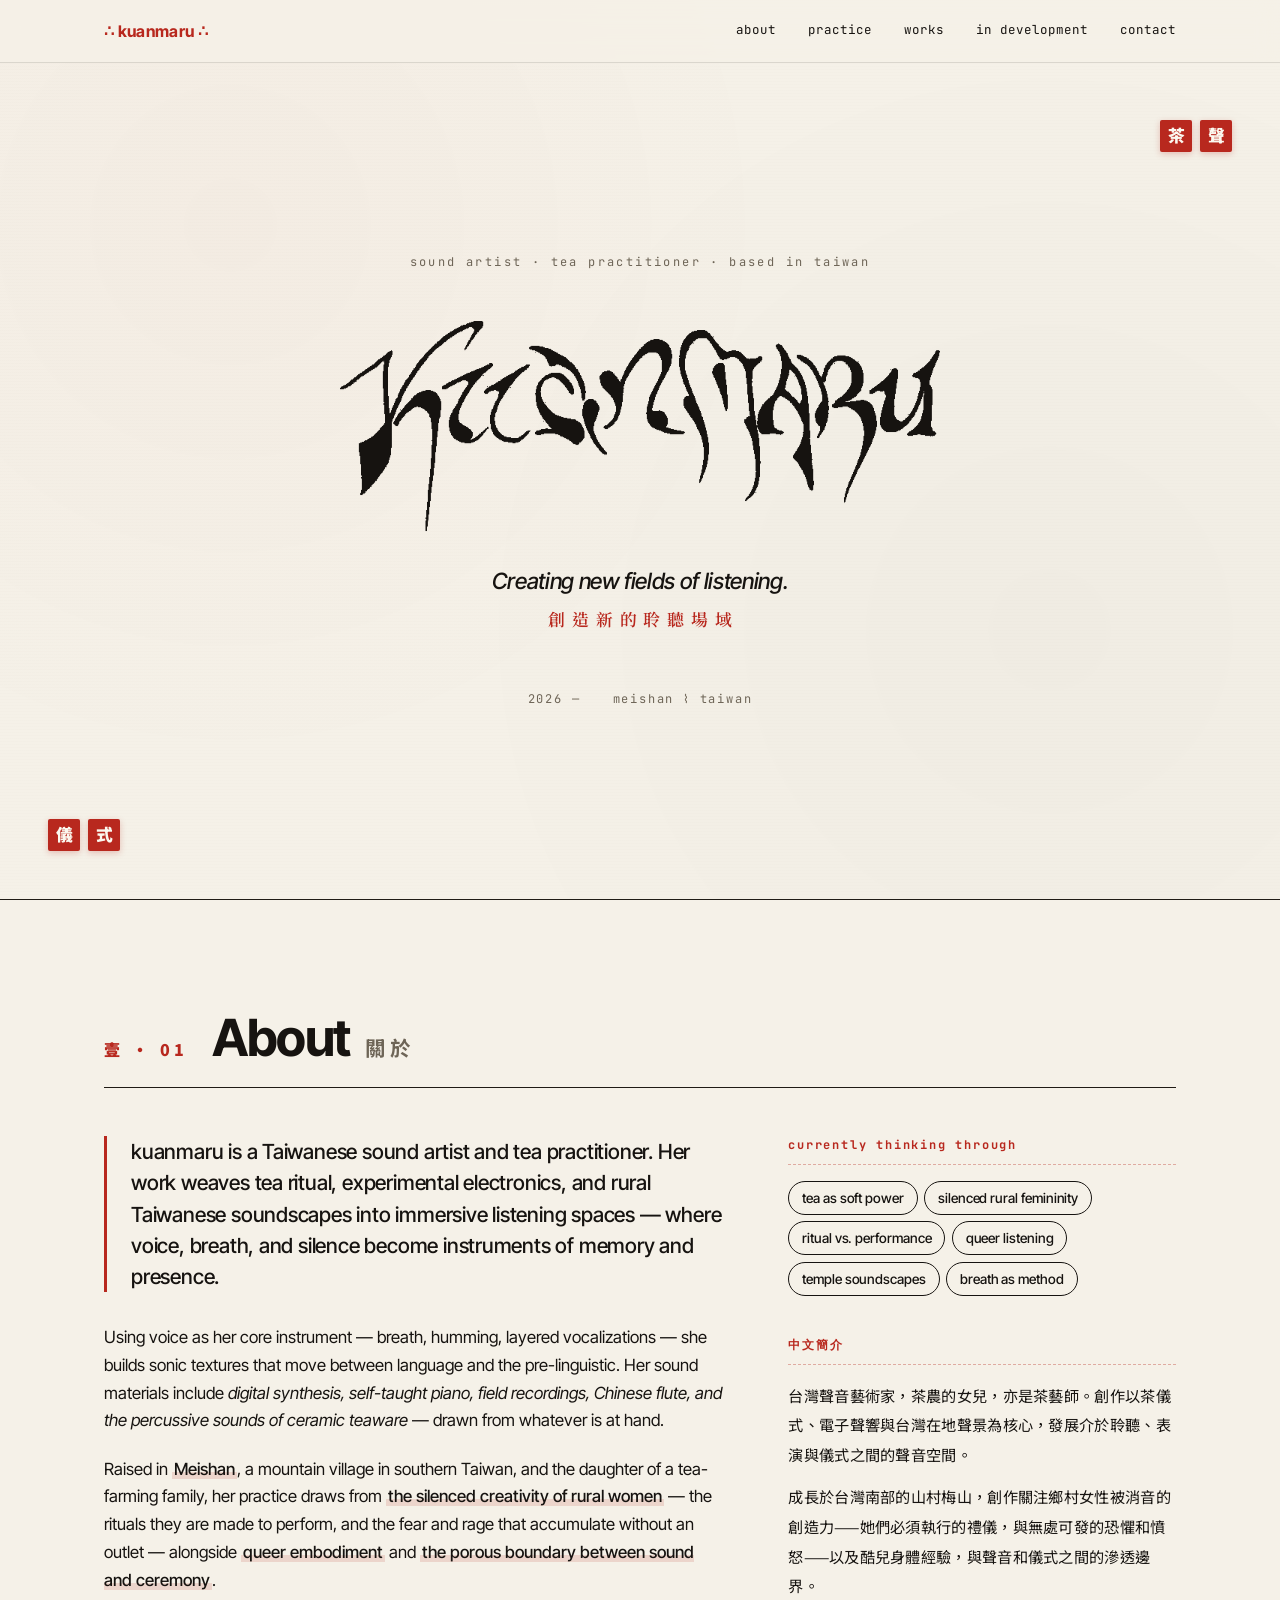
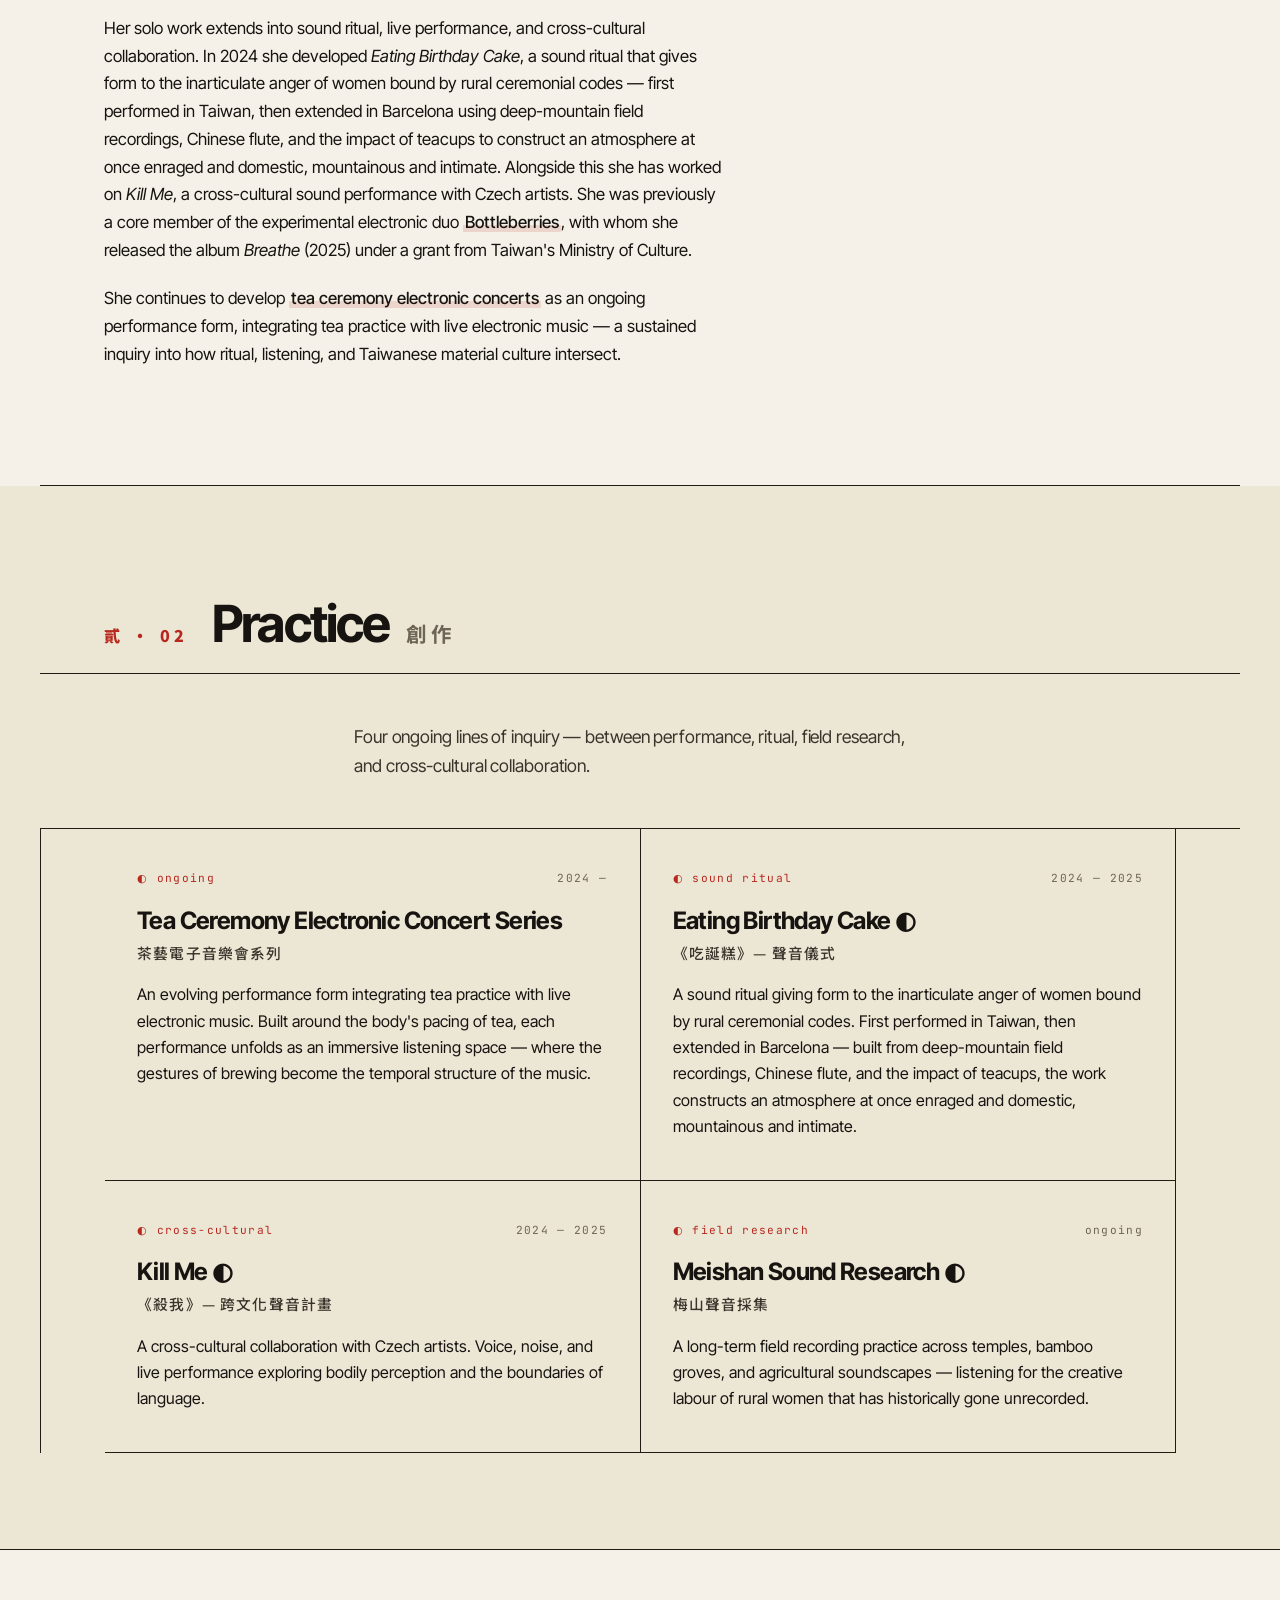
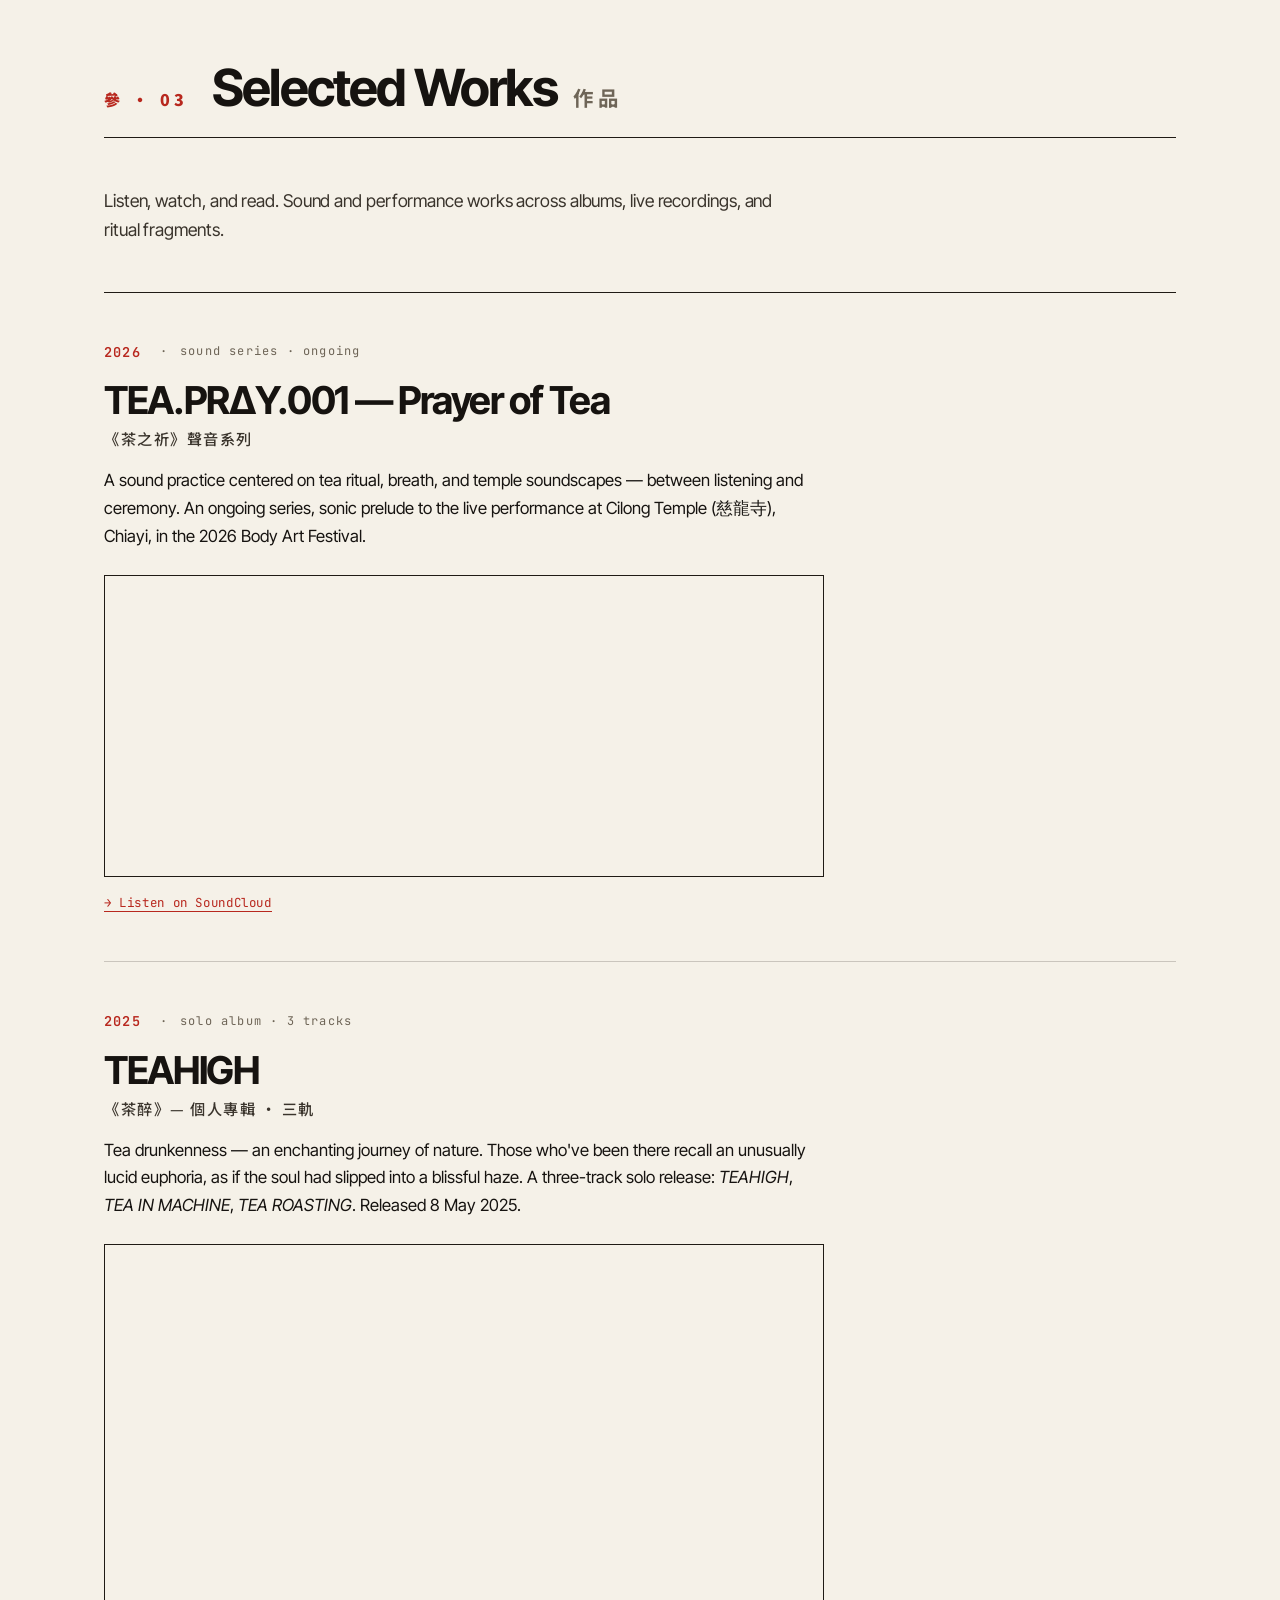
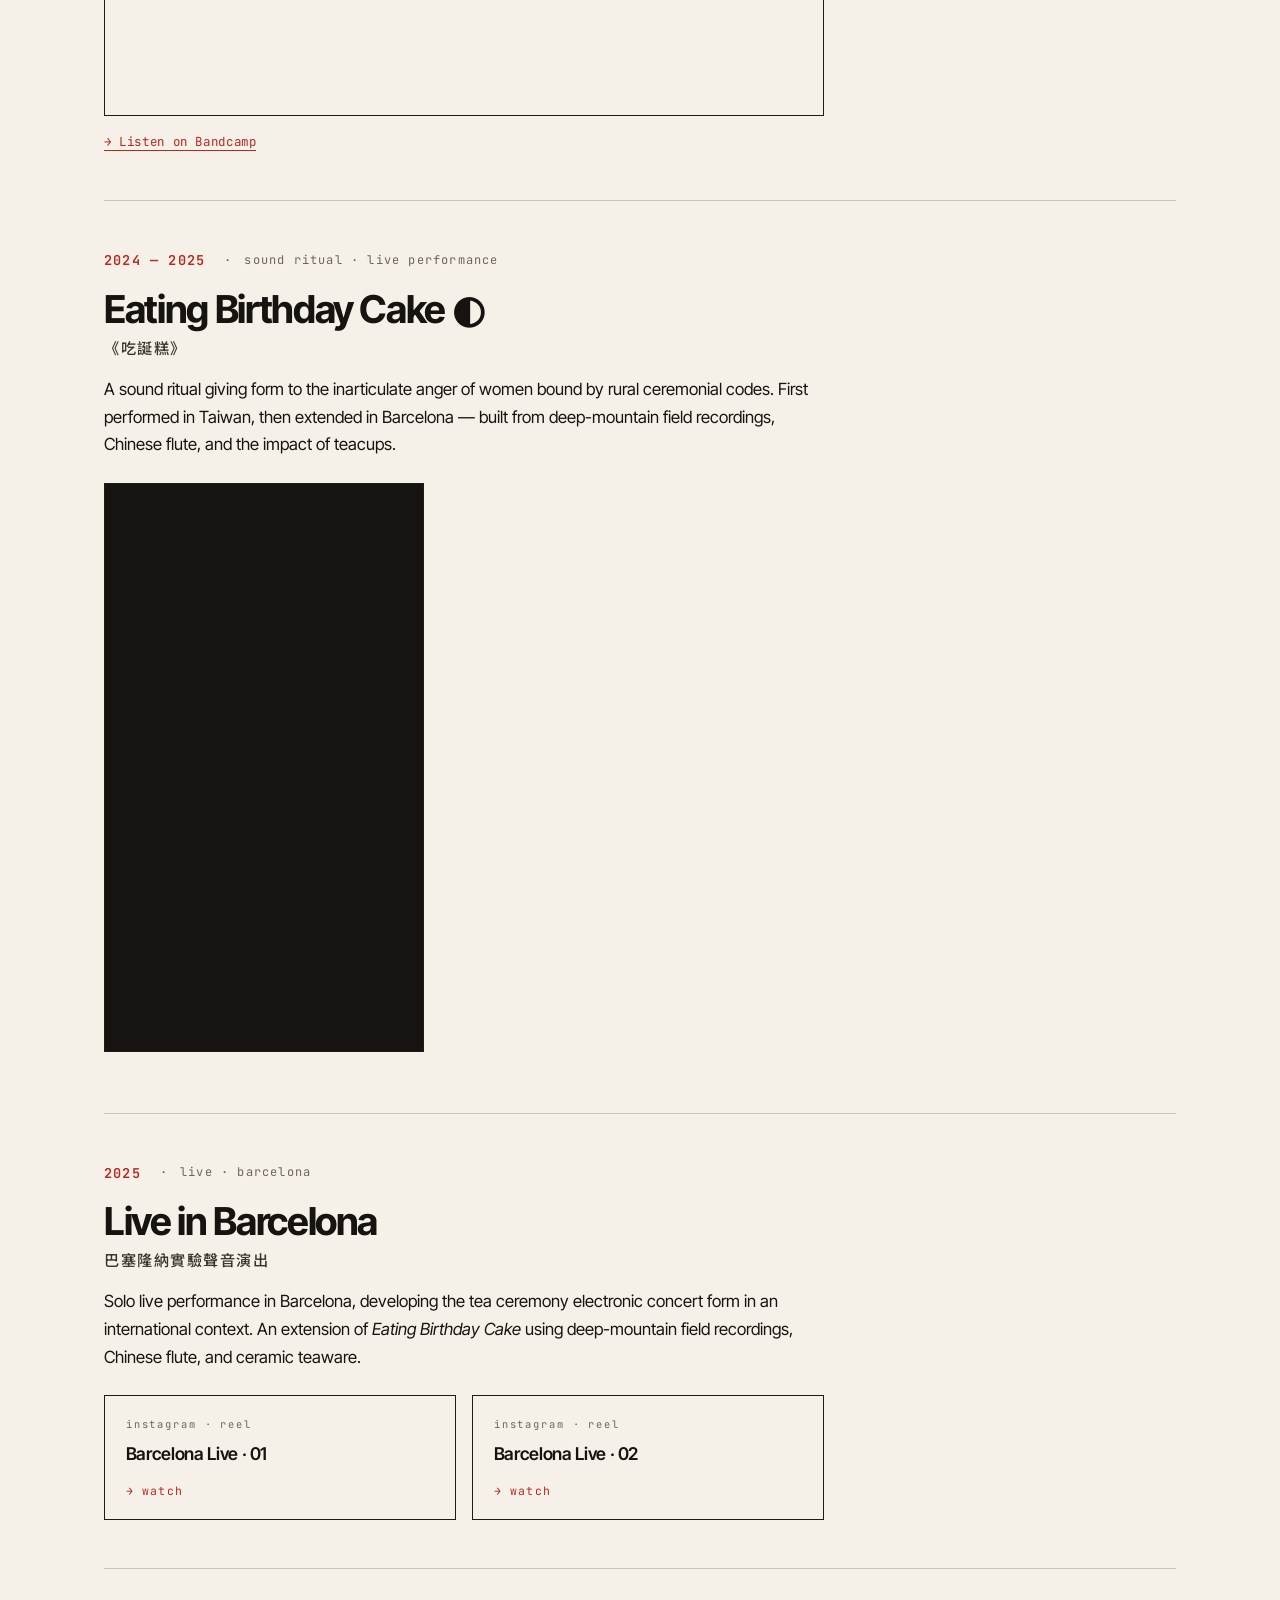
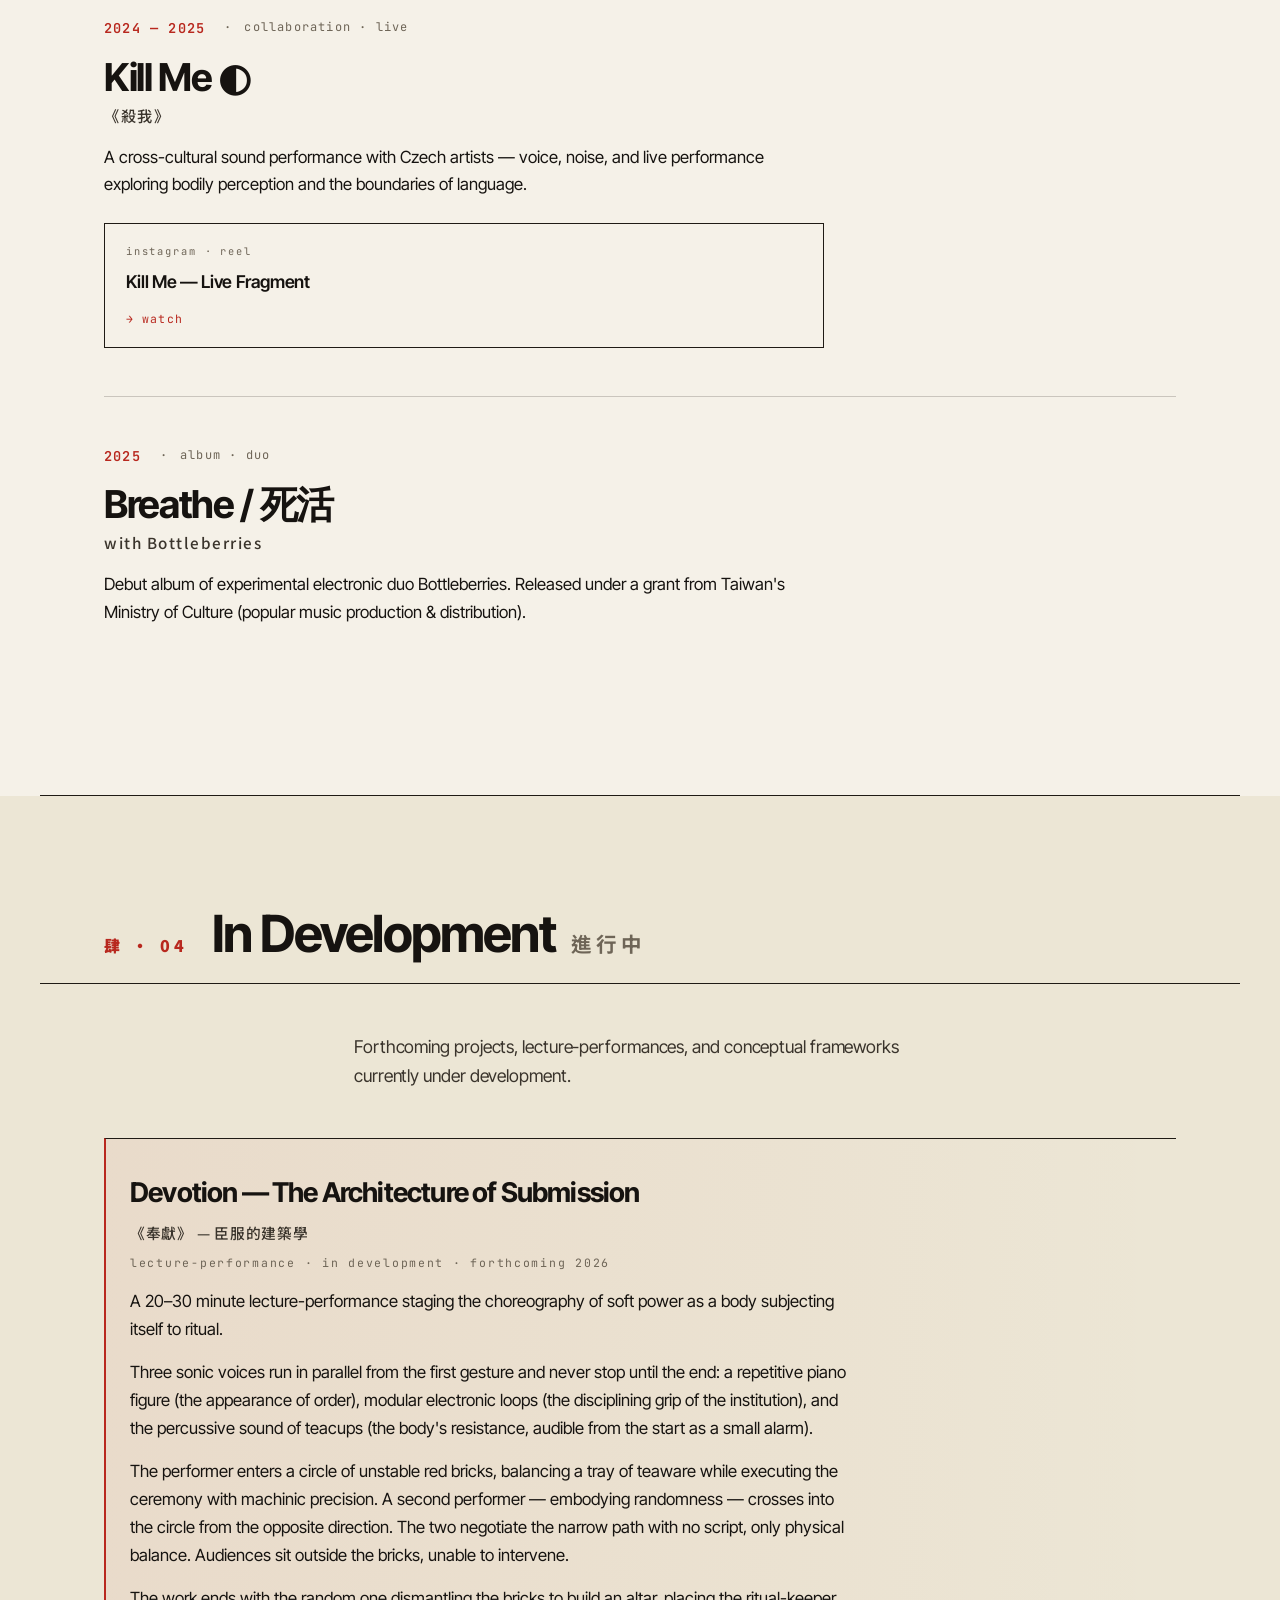
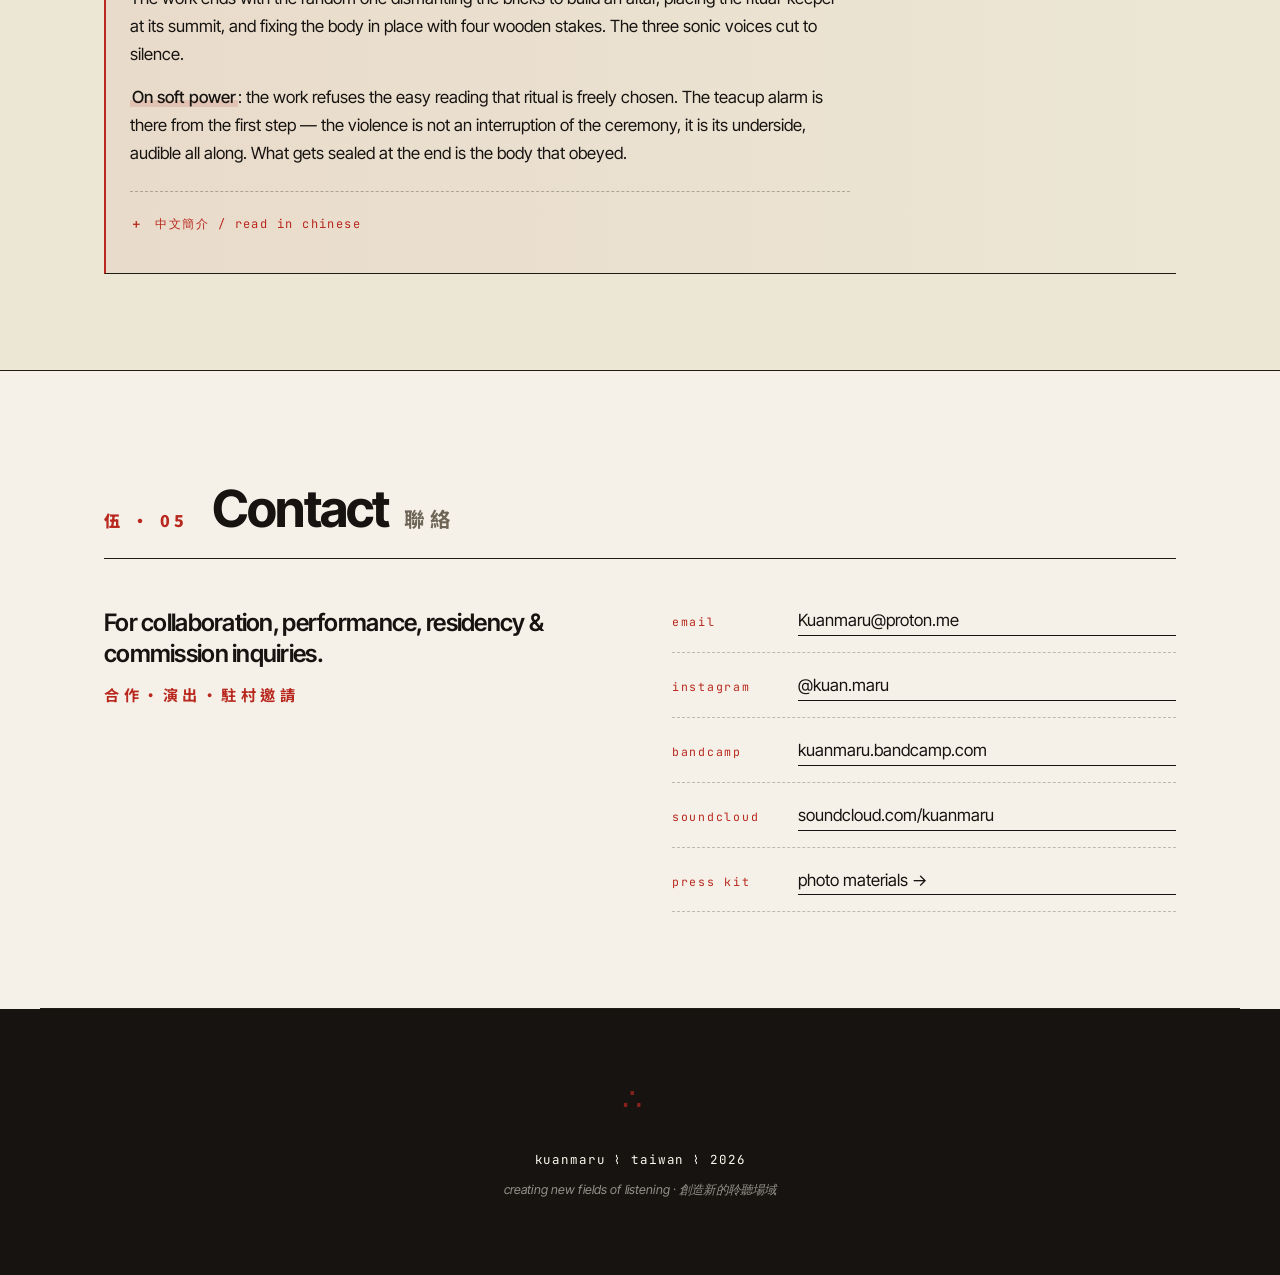
==== index.html @ c9602f22 "Add files via upload" ====
<!DOCTYPE html>
<html lang="en">
<head>
  <meta charset="UTF-8" />
  <meta name="viewport" content="width=device-width, initial-scale=1.0" />
  <title>kuanmaru — sound artist · tea practitioner</title>
  <meta name="description" content="kuanmaru is a Taiwanese sound artist, daughter of a tea-farming family. Her work weaves tea ritual, experimental electronics, and rural Taiwanese soundscapes into immersive listening spaces." />

  <link rel="preconnect" href="https://fonts.googleapis.com">
  <link rel="preconnect" href="https://fonts.gstatic.com" crossorigin>
  <link href="https://fonts.googleapis.com/css2?family=Inter+Tight:ital,wght@0,300;0,400;0,500;0,600;0,700;0,800;1,400;1,500&family=JetBrains+Mono:wght@300;400;500&family=Noto+Sans+TC:wght@400;500;700;900&family=Noto+Serif+TC:wght@400;600;700&display=swap" rel="stylesheet">

  <link rel="stylesheet" href="style.css" />
</head>
<body>

  <!-- ============== NAV ============== -->
  <nav class="nav">
    <div class="nav-inner">
      <a href="#top" class="nav-mark">∴ kuanmaru ∴</a>
      <ul class="nav-links">
        <li><a href="#about">about</a></li>
        <li><a href="#practice">practice</a></li>
        <li><a href="#works">works</a></li>
        <li><a href="#writing">in development</a></li>
        <li><a href="#contact">contact</a></li>
      </ul>
    </div>
  </nav>

  <!-- ============== HERO ============== -->
  <header id="top" class="hero">
    <div class="hero-seal-top">
      <span class="seal-zh">茶</span>
      <span class="seal-zh">聲</span>
    </div>

    <div class="hero-inner">
      <p class="hero-eyebrow">sound artist · tea practitioner · based in taiwan</p>
      <h1 class="hero-title">
        <img src="kuanmaru-logo.png" alt="kuanmaru" class="hero-logo" />
        <span class="visually-hidden">kuanmaru</span>
      </h1>
      <p class="hero-tagline"><em>Creating new fields of listening.</em></p>
      <p class="hero-tagline-zh">創造新的聆聽場域</p>
      <div class="hero-meta">
        <span>2026 —</span>
        <span>Meishan ⌇ Taiwan</span>
      </div>
    </div>

    <div class="hero-seal-bot">
      <span class="seal-zh">儀</span>
      <span class="seal-zh">式</span>
    </div>
  </header>

  <!-- ============== ABOUT ============== -->
  <section id="about" class="section">
    <div class="section-head">
      <span class="section-num">壹 · 01</span>
      <h2>About <span class="h2-zh">關於</span></h2>
    </div>

    <div class="about-grid">
      <div class="about-col">
        <p class="lead">
          kuanmaru is a Taiwanese sound artist and tea practitioner. Her work weaves tea ritual, experimental electronics, and rural Taiwanese soundscapes into immersive listening spaces — where voice, breath, and silence become instruments of memory and presence.
        </p>
        <p>
          Using voice as her core instrument — breath, humming, layered vocalizations — she builds sonic textures that move between language and the pre-linguistic. Her sound materials include <em>digital synthesis, self-taught piano, field recordings, Chinese flute, and the percussive sounds of ceramic teaware</em> — drawn from whatever is at hand.
        </p>
        <p>
          Raised in <strong>Meishan</strong>, a mountain village in southern Taiwan, and the daughter of a tea-farming family, her practice draws from <strong>the silenced creativity of rural women</strong> — the rituals they are made to perform, and the fear and rage that accumulate without an outlet — alongside <strong>queer embodiment</strong> and <strong>the porous boundary between sound and ceremony</strong>.
        </p>
        <p>
          Her solo work extends into sound ritual, live performance, and cross-cultural collaboration. In 2024 she developed <em>Eating Birthday Cake</em>, a sound ritual that gives form to the inarticulate anger of women bound by rural ceremonial codes — first performed in Taiwan, then extended in Barcelona using deep-mountain field recordings, Chinese flute, and the impact of teacups to construct an atmosphere at once enraged and domestic, mountainous and intimate. Alongside this she has worked on <em>Kill Me</em>, a cross-cultural sound performance with Czech artists. She was previously a core member of the experimental electronic duo <strong>Bottleberries</strong>, with whom she released the album <em>Breathe</em> (2025) under a grant from Taiwan's Ministry of Culture.
        </p>
        <p>
          She continues to develop <strong>tea ceremony electronic concerts</strong> as an ongoing performance form, integrating tea practice with live electronic music — a sustained inquiry into how ritual, listening, and Taiwanese material culture intersect.
        </p>
      </div>

      <aside class="about-side">
        <div class="side-block">
          <h4>currently thinking through</h4>
          <ul class="tag-list">
            <li>tea as soft power</li>
            <li>silenced rural femininity</li>
            <li>ritual vs. performance</li>
            <li>queer listening</li>
            <li>temple soundscapes</li>
            <li>breath as method</li>
          </ul>
        </div>

        <div class="side-block">
          <h4>中文簡介</h4>
          <p class="zh-text">
            台灣聲音藝術家，茶農的女兒，亦是茶藝師。創作以茶儀式、電子聲響與台灣在地聲景為核心，發展介於聆聽、表演與儀式之間的聲音空間。
          </p>
          <p class="zh-text">
            成長於台灣南部的山村梅山，創作關注鄉村女性被消音的創造力——她們必須執行的禮儀，與無處可發的恐懼和憤怒——以及酷兒身體經驗，與聲音和儀式之間的滲透邊界。
          </p>
        </div>
      </aside>
    </div>
  </section>

  <!-- ============== PRACTICE ============== -->
  <section id="practice" class="section section-alt">
    <div class="section-head">
      <span class="section-num">貳 · 02</span>
      <h2>Practice <span class="h2-zh">創作</span></h2>
    </div>

    <p class="section-intro">
      Four ongoing lines of inquiry — between performance, ritual, field research, and cross-cultural collaboration.
    </p>

    <div class="practice-grid">

      <article class="practice-item">
        <div class="practice-meta">
          <span class="practice-tag">ongoing</span>
          <span class="practice-year">2024 —</span>
        </div>
        <h3>Tea Ceremony Electronic Concert Series</h3>
        <p class="practice-zh">茶藝電子音樂會系列</p>
        <p>
          An evolving performance form integrating tea practice with live electronic music. Built around the body's pacing of tea, each performance unfolds as an immersive listening space — where the gestures of brewing become the temporal structure of the music.
        </p>
      </article>

      <article class="practice-item">
        <div class="practice-meta">
          <span class="practice-tag">sound ritual</span>
          <span class="practice-year">2024 — 2025</span>
        </div>
        <h3>Eating Birthday Cake ◐</h3>
        <p class="practice-zh">《吃誕糕》— 聲音儀式</p>
        <p>
          A sound ritual giving form to the inarticulate anger of women bound by rural ceremonial codes. First performed in Taiwan, then extended in Barcelona — built from deep-mountain field recordings, Chinese flute, and the impact of teacups, the work constructs an atmosphere at once enraged and domestic, mountainous and intimate.
        </p>
      </article>

      <article class="practice-item">
        <div class="practice-meta">
          <span class="practice-tag">cross-cultural</span>
          <span class="practice-year">2024 — 2025</span>
        </div>
        <h3>Kill Me ◐</h3>
        <p class="practice-zh">《殺我》— 跨文化聲音計畫</p>
        <p>
          A cross-cultural collaboration with Czech artists. Voice, noise, and live performance exploring bodily perception and the boundaries of language.
        </p>
      </article>

      <article class="practice-item">
        <div class="practice-meta">
          <span class="practice-tag">field research</span>
          <span class="practice-year">ongoing</span>
        </div>
        <h3>Meishan Sound Research ◐</h3>
        <p class="practice-zh">梅山聲音採集</p>
        <p>
          A long-term field recording practice across temples, bamboo groves, and agricultural soundscapes — listening for the creative labour of rural women that has historically gone unrecorded.
        </p>
      </article>

    </div>
  </section>

  <!-- ============== WORKS ============== -->
  <section id="works" class="section">
    <div class="section-head">
      <span class="section-num">參 · 03</span>
      <h2>Selected Works <span class="h2-zh">作品</span></h2>
    </div>

    <p class="section-intro">
      Listen, watch, and read. Sound and performance works across albums, live recordings, and ritual fragments.
    </p>

    <!-- ▸ TEA.PRΔY.001 -->
    <article class="work-block">
      <div class="work-head">
        <span class="work-year">2026</span>
        <span class="work-format">sound series · ongoing</span>
      </div>
      <h3>TEA.PRΔY.001 — Prayer of Tea</h3>
      <p class="work-zh">《茶之祈》聲音系列</p>
      <p class="work-desc">
        A sound practice centered on tea ritual, breath, and temple soundscapes — between listening and ceremony. An ongoing series, sonic prelude to the live performance at Cilong Temple (慈龍寺), Chiayi, in the 2026 Body Art Festival.
      </p>
      <div class="embed-wrap embed-soundcloud">
        <iframe
          width="100%"
          height="300"
          scrolling="no"
          frameborder="no"
          allow="autoplay"
          src="https://w.soundcloud.com/player/?url=https%3A//api.soundcloud.com/playlists/2103832866&color=%238b1e1e&auto_play=false&hide_related=true&show_comments=false&show_user=true&show_reposts=false&show_teaser=false&visual=false">
        </iframe>
      </div>
      <p class="work-links">
        <a href="https://on.soundcloud.com/Sw1XCf4wRFnGkeD3mS" target="_blank" rel="noopener">→ Listen on SoundCloud</a>
      </p>
    </article>

    <!-- ▸ teahigh -->
    <article class="work-block">
      <div class="work-head">
        <span class="work-year">2025</span>
        <span class="work-format">solo album · 3 tracks</span>
      </div>
      <h3>TEAHIGH</h3>
      <p class="work-zh">《茶醉》— 個人專輯 · 三軌</p>
      <p class="work-desc">
        Tea drunkenness — an enchanting journey of nature. Those who've been there recall an unusually lucid euphoria, as if the soul had slipped into a blissful haze. A three-track solo release: <em>TEAHIGH</em>, <em>TEA IN MACHINE</em>, <em>TEA ROASTING</em>. Released 8 May 2025.
      </p>
      <div class="embed-wrap embed-bandcamp">
        <iframe
          style="border: 0; width: 100%; height: 470px;"
          src="https://bandcamp.com/EmbeddedPlayer/album=239590527/size=large/bgcol=f5f1e8/linkcol=b8281e/transparent=true/"
          seamless>
          <a href="https://kuanmaru.bandcamp.com/album/teahigh">TEAHIGH by 官KUAN</a>
        </iframe>
      </div>
      <p class="work-links">
        <a href="https://kuanmaru.bandcamp.com/album/teahigh" target="_blank" rel="noopener">→ Listen on Bandcamp</a>
      </p>
    </article>

    <!-- ▸ Eating Birthday Cake -->
    <article class="work-block">
      <div class="work-head">
        <span class="work-year">2024 — 2025</span>
        <span class="work-format">sound ritual · live performance</span>
      </div>
      <h3>Eating Birthday Cake ◐</h3>
      <p class="work-zh">《吃誕糕》</p>
      <p class="work-desc">
        A sound ritual giving form to the inarticulate anger of women bound by rural ceremonial codes. First performed in Taiwan, then extended in Barcelona — built from deep-mountain field recordings, Chinese flute, and the impact of teacups.
      </p>
      <div class="embed-wrap embed-youtube-short">
        <iframe
          src="https://www.youtube.com/embed/m_wOtIDX-e0"
          title="Eating Birthday Cake ◐ 吃誕糕"
          frameborder="0"
          allow="accelerometer; autoplay; clipboard-write; encrypted-media; gyroscope; picture-in-picture; web-share"
          allowfullscreen>
        </iframe>
      </div>
    </article>

    <!-- ▸ Live in Barcelona -->
    <article class="work-block">
      <div class="work-head">
        <span class="work-year">2025</span>
        <span class="work-format">live · Barcelona</span>
      </div>
      <h3>Live in Barcelona</h3>
      <p class="work-zh">巴塞隆納實驗聲音演出</p>
      <p class="work-desc">
        Solo live performance in Barcelona, developing the tea ceremony electronic concert form in an international context. An extension of <em>Eating Birthday Cake</em> using deep-mountain field recordings, Chinese flute, and ceramic teaware.
      </p>
      <div class="external-cards">
        <a class="ext-card" href="https://www.instagram.com/reel/DSW1URzCS56/" target="_blank" rel="noopener">
          <span class="ext-card-tag">Instagram · Reel</span>
          <span class="ext-card-title">Barcelona Live · 01</span>
          <span class="ext-card-cta">→ watch</span>
        </a>
        <a class="ext-card" href="https://www.instagram.com/reel/DSW3JyYCal2/" target="_blank" rel="noopener">
          <span class="ext-card-tag">Instagram · Reel</span>
          <span class="ext-card-title">Barcelona Live · 02</span>
          <span class="ext-card-cta">→ watch</span>
        </a>
      </div>
    </article>

    <!-- ▸ Kill Me -->
    <article class="work-block">
      <div class="work-head">
        <span class="work-year">2024 — 2025</span>
        <span class="work-format">collaboration · live</span>
      </div>
      <h3>Kill Me ◐</h3>
      <p class="work-zh">《殺我》</p>
      <p class="work-desc">
        A cross-cultural sound performance with Czech artists — voice, noise, and live performance exploring bodily perception and the boundaries of language.
      </p>
      <div class="external-cards">
        <a class="ext-card" href="https://www.instagram.com/reel/DLlfFCxBcHp/" target="_blank" rel="noopener">
          <span class="ext-card-tag">Instagram · Reel</span>
          <span class="ext-card-title">Kill Me — Live Fragment</span>
          <span class="ext-card-cta">→ watch</span>
        </a>
      </div>
    </article>

    <!-- ▸ Breathe (Bottleberries) -->
    <article class="work-block">
      <div class="work-head">
        <span class="work-year">2025</span>
        <span class="work-format">album · duo</span>
      </div>
      <h3>Breathe / 死活</h3>
      <p class="work-zh">with Bottleberries</p>
      <p class="work-desc">
        Debut album of experimental electronic duo Bottleberries. Released under a grant from Taiwan's Ministry of Culture (popular music production & distribution).
      </p>
    </article>

  </section>

  <!-- ============== WRITING / CONCEPTS ============== -->
  <section id="writing" class="section section-alt">
    <div class="section-head">
      <span class="section-num">肆 · 04</span>
      <h2>In Development <span class="h2-zh">進行中</span></h2>
    </div>

    <p class="section-intro">
      Forthcoming projects, lecture-performances, and conceptual frameworks currently under development.
    </p>

    <div class="writing-list">

      <article class="writing-item placeholder">
        <h3>Devotion — The Architecture of Submission</h3>
        <p class="writing-zh">《奉獻》 — 臣服的建築學</p>
        <p class="writing-meta">lecture-performance · in development · forthcoming 2026</p>
        <p class="writing-body">
          A 20–30 minute lecture-performance staging the choreography of soft power as a body subjecting itself to ritual.
        </p>
        <p class="writing-body">
          Three sonic voices run in parallel from the first gesture and never stop until the end: a repetitive piano figure (the appearance of order), modular electronic loops (the disciplining grip of the institution), and the percussive sound of teacups (the body's resistance, audible from the start as a small alarm).
        </p>
        <p class="writing-body">
          The performer enters a circle of unstable red bricks, balancing a tray of teaware while executing the ceremony with machinic precision. A second performer — embodying randomness — crosses into the circle from the opposite direction. The two negotiate the narrow path with no script, only physical balance. Audiences sit outside the bricks, unable to intervene.
        </p>
        <p class="writing-body">
          The work ends with the random one dismantling the bricks to build an altar, placing the ritual-keeper at its summit, and fixing the body in place with four wooden stakes. The three sonic voices cut to silence.
        </p>
        <p class="writing-body">
          <strong>On soft power</strong>: the work refuses the easy reading that ritual is freely chosen. The teacup alarm is there from the first step — the violence is not an interruption of the ceremony, it is its underside, audible all along. What gets sealed at the end is the body that obeyed.
        </p>
        <details class="writing-zh-detail">
          <summary>中文簡介 / Read in Chinese</summary>
          <p>一場 20–30 分鐘的展演式講座，把軟權力的編舞，演成一具自願走進儀式的身體。</p>
          <p>三個聲部從第一個動作起就同時運作，直到最後一刻才停止：重複的琴聲（秩序的外表）、模組合成器的迴圈（體制的規訓）、與貫穿全場的茶杯敲擊聲（身體的抵抗，從一開始就以細微的警報聲存在）。</p>
          <p>表演者步入由不穩紅磚鋪成的圓圈，端著茶盤以機械般的精準完成儀式。第二位表演者——象徵隨機——從反方向跨入。兩人在狹窄的紅磚上以肉身協商空間，沒有腳本。觀眾被限制於圈外，目睹卻無法介入。</p>
          <p>作品終止於：隨機者拆下紅磚、堆成祭壇，將守儀式者置於頂端，並以四根木棍將其封印於原位。三個聲部同時戛然而止。</p>
          <p><strong>關於軟權力</strong>：作品拒絕「儀式是自由選擇」這個輕鬆的讀法。茶杯的警報從第一步就在——暴力不是儀式的中斷，而是它的底面，自始就在響著。最終被封印的，正是那具一直在服從的身體。</p>
        </details>
      </article>

    </div>
  </section>

  <!-- ============== CONTACT ============== -->
  <section id="contact" class="section contact">
    <div class="section-head">
      <span class="section-num">伍 · 05</span>
      <h2>Contact <span class="h2-zh">聯絡</span></h2>
    </div>

    <div class="contact-grid">
      <div>
        <p class="contact-lead">For collaboration, performance, residency &amp; commission inquiries.</p>
        <p class="contact-lead-zh">合作・演出・駐村邀請</p>
      </div>

      <ul class="contact-list">
        <li>
          <span class="contact-label">email</span>
          <a href="mailto:Kuanmaru@proton.me">Kuanmaru@proton.me</a>
        </li>
        <li>
          <span class="contact-label">instagram</span>
          <a href="https://instagram.com/kuan.maru" target="_blank" rel="noopener">@kuan.maru</a>
        </li>
        <li>
          <span class="contact-label">bandcamp</span>
          <a href="https://kuanmaru.bandcamp.com" target="_blank" rel="noopener">kuanmaru.bandcamp.com</a>
        </li>
        <li>
          <span class="contact-label">soundcloud</span>
          <a href="https://soundcloud.com/kuanmaru" target="_blank" rel="noopener">soundcloud.com/kuanmaru</a>
        </li>
        <li>
          <span class="contact-label">press kit</span>
          <a href="https://drive.google.com/drive/folders/1euGuop70OPz8FMQCcbjxwFzTPGvaCgY9" target="_blank" rel="noopener">photo materials →</a>
        </li>
      </ul>
    </div>
  </section>

  <!-- ============== FOOTER ============== -->
  <footer class="footer">
    <div class="footer-inner">
      <div class="footer-mark">∴</div>
      <p class="footer-cn">kuanmaru ⌇ Taiwan ⌇ 2026</p>
      <p class="footer-line"><em>creating new fields of listening · 創造新的聆聽場域</em></p>
    </div>
  </footer>

</body>
</html>
---- style.css ----
/* ============================================
   kuanmaru — sound artist · tea practitioner
   editorial minimal × eastern ritual
   ============================================ */

:root {
  --paper:     #f5f1e8;     /* 米白紙 */
  --paper-2:   #ece6d5;     /* 較深紙色（區段對比） */
  --ink:       #161310;     /* 墨黑 */
  --ink-soft:  #3a342c;     /* 軟墨 */
  --muted:     #6e6557;     /* 落款灰 */
  --line:      #1f1b15;     /* 邊框墨 */

  --vermilion: #b8281e;     /* 朱砂 — 主強調色 */
  --cinnabar:  #9c1b14;     /* 較深朱砂 */
  --tea-green: #6b7146;     /* 茶葉青（次要強調） */
  --rice:      #fbf8ef;     /* 宣紙白 */

  --sans:      'Inter Tight', -apple-system, BlinkMacSystemFont, 'Helvetica Neue', Helvetica, sans-serif;
  --sans-zh:   'Noto Sans TC', 'Inter Tight', sans-serif;
  --serif-zh:  'Noto Serif TC', serif;  /* 仍保留偶爾使用 */
  --mono:      'JetBrains Mono', ui-monospace, monospace;

  --max: 1200px;
  --pad-x: clamp(1.5rem, 5vw, 4rem);
}

* { margin: 0; padding: 0; box-sizing: border-box; }
html { scroll-behavior: smooth; }

body {
  background: var(--paper);
  color: var(--ink);
  font-family: var(--sans);
  font-size: 18px;
  line-height: 1.65;
  font-weight: 400;
  -webkit-font-smoothing: antialiased;
  text-rendering: optimizeLegibility;
  overflow-x: hidden;
}

/* 紙紋疊層 */
body::before {
  content: '';
  position: fixed;
  inset: 0;
  pointer-events: none;
  z-index: 1;
  background:
    radial-gradient(circle at 18% 25%, rgba(184,40,30,0.025) 0, transparent 45%),
    radial-gradient(circle at 82% 70%, rgba(0,0,0,0.020) 0, transparent 50%),
    repeating-linear-gradient(
      0deg,
      transparent 0, transparent 2px,
      rgba(60,40,20,0.008) 2px, rgba(60,40,20,0.008) 3px
    );
  mix-blend-mode: multiply;
}

a {
  color: inherit;
  text-decoration: none;
  border-bottom: 1px solid currentColor;
  transition: opacity 0.2s ease, color 0.2s ease;
}
a:hover { opacity: 0.6; color: var(--cinnabar); }

em { font-style: italic; }

strong {
  font-weight: 500;
  background: linear-gradient(to top,
    rgba(184,40,30,0.14) 0%,
    rgba(184,40,30,0.14) 35%,
    transparent 35%);
  padding: 0 2px;
}

/* ============== NAV ============== */
.nav {
  position: fixed;
  top: 0;
  left: 0;
  right: 0;
  z-index: 100;
  background: rgba(245, 241, 232, 0.88);
  backdrop-filter: blur(12px);
  -webkit-backdrop-filter: blur(12px);
  border-bottom: 1px solid rgba(31,27,21,0.12);
}
.nav-inner {
  max-width: var(--max);
  margin: 0 auto;
  padding: 1.1rem var(--pad-x);
  display: flex;
  justify-content: space-between;
  align-items: center;
  gap: 2rem;
}
.nav-mark {
  font-family: var(--sans);
  font-size: 1rem;
  font-weight: 700;
  letter-spacing: 0.02em;
  border: none;
  color: var(--vermilion);
}
.nav-links {
  list-style: none;
  display: flex;
  gap: 2rem;
  font-family: var(--mono);
  font-size: 0.78rem;
  text-transform: lowercase;
  letter-spacing: 0.08em;
}
.nav-links a {
  border: none;
  position: relative;
}
.nav-links a::after {
  content: '';
  position: absolute;
  left: 0;
  bottom: -4px;
  width: 100%;
  height: 1px;
  background: var(--vermilion);
  transform: scaleX(0);
  transform-origin: left;
  transition: transform 0.3s ease;
}
.nav-links a:hover::after { transform: scaleX(1); }

@media (max-width: 700px) {
  .nav-links { gap: 1rem; font-size: 0.7rem; }
  .nav-mark { font-size: 0.95rem; }
}

/* ============== HERO ============== */
.hero {
  min-height: 100vh;
  display: flex;
  align-items: center;
  justify-content: center;
  padding: 8rem var(--pad-x) 4rem;
  position: relative;
  border-bottom: 1px solid var(--line);
}
.hero-inner {
  text-align: center;
  max-width: 800px;
  position: relative;
  z-index: 2;
}
.hero-eyebrow {
  font-family: var(--mono);
  font-size: 0.75rem;
  letter-spacing: 0.2em;
  text-transform: lowercase;
  color: var(--muted);
  margin-bottom: 3rem;
  animation: fadeUp 1s ease 0.2s both;
}
.hero-title {
  font-family: var(--sans);
  font-weight: 800;
  font-size: clamp(3.5rem, 13vw, 9rem);
  line-height: 0.9;
  letter-spacing: -0.045em;
  margin-bottom: 2rem;
  animation: fadeUp 1.2s ease 0.4s both;
  color: var(--ink);
}
.hero-tagline {
  font-size: clamp(1.1rem, 2.2vw, 1.4rem);
  font-weight: 500;
  letter-spacing: -0.015em;
  margin-bottom: 0.4rem;
  animation: fadeUp 1s ease 0.7s both;
}
.hero-tagline-zh {
  font-family: var(--serif-zh);
  font-size: 1.05rem;
  color: var(--vermilion);
  letter-spacing: 0.4em;
  font-weight: 600;
  margin-bottom: 3.5rem;
  animation: fadeUp 1s ease 0.8s both;
  padding-left: 0.4em;  /* 視覺對齊字距 */
}
.hero-meta {
  display: flex;
  justify-content: center;
  gap: 2rem;
  font-family: var(--mono);
  font-size: 0.75rem;
  letter-spacing: 0.15em;
  text-transform: lowercase;
  color: var(--muted);
  animation: fadeUp 1s ease 1s both;
}

/* 印章感角落漢字 */
.hero-seal-top, .hero-seal-bot {
  position: absolute;
  display: flex;
  gap: 0.5rem;
  font-family: var(--sans-zh);
  font-weight: 900;
  font-size: 1.05rem;
  color: var(--rice);
  z-index: 2;
  animation: fadeUp 1.4s ease 1.2s both;
}
.hero-seal-top    { top: 7.5rem; right: 3rem; }
.hero-seal-bot    { bottom: 3rem; left: 3rem; }
.seal-zh {
  background: var(--vermilion);
  width: 2rem;
  height: 2rem;
  display: inline-flex;
  align-items: center;
  justify-content: center;
  border-radius: 2px;
  letter-spacing: 0;
  box-shadow: 0 2px 6px rgba(184,40,30,0.25);
}

@keyframes fadeUp {
  from { opacity: 0; transform: translateY(20px); }
  to   { opacity: 1; transform: translateY(0); }
}

@media (max-width: 700px) {
  .hero-seal-top, .hero-seal-bot { display: none; }
}

/* ============== SECTION SHELL ============== */
.section {
  max-width: var(--max);
  margin: 0 auto;
  padding: 7rem var(--pad-x) 6rem;
  border-bottom: 1px solid var(--line);
  position: relative;
  z-index: 2;
}
.section-alt {
  background: var(--paper-2);
  max-width: none;
  padding-left: 0;
  padding-right: 0;
}
.section-alt > * {
  max-width: var(--max);
  margin-left: auto;
  margin-right: auto;
  padding-left: var(--pad-x);
  padding-right: var(--pad-x);
}

.section-head {
  display: flex;
  align-items: baseline;
  gap: 1.5rem;
  margin-bottom: 3rem;
  border-bottom: 1px solid var(--line);
  padding-bottom: 1.5rem;
  flex-wrap: wrap;
}
.section-num {
  font-family: var(--sans-zh);
  font-weight: 900;
  font-size: 1rem;
  letter-spacing: 0.25em;
  color: var(--vermilion);
}
.section h2 {
  font-family: var(--sans);
  font-weight: 700;
  font-size: clamp(2rem, 4.5vw, 3.2rem);
  letter-spacing: -0.035em;
  line-height: 1;
  display: flex;
  align-items: baseline;
  gap: 1rem;
  flex-wrap: wrap;
}
.h2-zh {
  font-family: var(--sans-zh);
  font-weight: 700;
  font-size: 0.4em;
  color: var(--muted);
  letter-spacing: 0.25em;
}

.section-intro {
  font-size: 1.1rem;
  font-weight: 400;
  color: var(--ink-soft);
  max-width: 700px;
  margin-bottom: 3rem;
  letter-spacing: -0.005em;
}

/* ============== ABOUT ============== */
.about-grid {
  display: grid;
  grid-template-columns: 1.6fr 1fr;
  gap: 4rem;
}
@media (max-width: 880px) {
  .about-grid { grid-template-columns: 1fr; gap: 2.5rem; }
}
.about-col p {
  margin-bottom: 1.3rem;
  font-size: 1.05rem;
}
.lead {
  font-size: 1.3rem !important;
  line-height: 1.5;
  font-weight: 500;
  letter-spacing: -0.01em;
  margin-bottom: 2rem !important;
  border-left: 3px solid var(--vermilion);
  padding-left: 1.5rem;
}

.about-side {
  display: flex;
  flex-direction: column;
  gap: 2.5rem;
}
.side-block h4 {
  font-family: var(--mono);
  font-size: 0.75rem;
  letter-spacing: 0.15em;
  text-transform: lowercase;
  color: var(--vermilion);
  margin-bottom: 1rem;
  padding-bottom: 0.5rem;
  border-bottom: 1px dashed rgba(184,40,30,0.35);
}
.tag-list {
  list-style: none;
  display: flex;
  flex-wrap: wrap;
  gap: 0.4rem;
}
.tag-list li {
  font-family: var(--sans);
  font-weight: 500;
  font-size: 0.85rem;
  padding: 0.3rem 0.8rem;
  border: 1px solid var(--ink);
  border-radius: 999px;
  transition: all 0.2s ease;
  letter-spacing: -0.005em;
}
.tag-list li:hover {
  background: var(--vermilion);
  color: var(--rice);
  border-color: var(--vermilion);
}
.zh-text {
  font-family: var(--sans-zh);
  font-weight: 400;
  font-size: 0.95rem;
  line-height: 1.95;
  margin-bottom: 0.8rem;
  color: var(--ink);
  letter-spacing: 0.02em;
}

/* ============== PRACTICE ============== */
.practice-grid {
  display: grid;
  grid-template-columns: 1fr 1fr;
  gap: 0;
  border-top: 1px solid var(--line);
  border-left: 1px solid var(--line);
}
@media (max-width: 760px) {
  .practice-grid { grid-template-columns: 1fr; }
}
.practice-item {
  padding: 2.5rem 2rem;
  border-right: 1px solid var(--line);
  border-bottom: 1px solid var(--line);
  background: var(--paper-2);
  transition: background 0.3s ease;
}
.practice-item:hover { background: var(--paper); }
.practice-meta {
  display: flex;
  justify-content: space-between;
  font-family: var(--mono);
  font-size: 0.7rem;
  letter-spacing: 0.12em;
  text-transform: lowercase;
  color: var(--muted);
  margin-bottom: 1.2rem;
}
.practice-tag {
  color: var(--vermilion);
}
.practice-tag::before { content: '◐ '; }

.practice-item h3 {
  font-family: var(--sans);
  font-weight: 700;
  font-size: 1.5rem;
  line-height: 1.15;
  margin-bottom: 0.4rem;
  letter-spacing: -0.025em;
}
.practice-zh {
  font-family: var(--sans-zh);
  font-size: 0.92rem;
  color: var(--ink-soft);
  margin-bottom: 1rem;
  letter-spacing: 0.08em;
  font-weight: 500;
}
.practice-item p:last-child {
  font-size: 1rem;
  line-height: 1.65;
}

/* ============== WORKS ============== */
.work-block {
  padding: 3rem 0;
  border-top: 1px solid rgba(31,27,21,0.2);
}
.work-block:first-of-type { border-top: 1px solid var(--line); }

.work-head {
  display: flex;
  align-items: center;
  gap: 1.2rem;
  margin-bottom: 1rem;
  font-family: var(--mono);
  font-size: 0.75rem;
  letter-spacing: 0.1em;
  text-transform: lowercase;
  color: var(--muted);
}
.work-year {
  color: var(--vermilion);
  font-weight: 600;
  font-size: 0.85rem;
}
.work-format::before {
  content: '· ';
  margin-right: 0.3em;
  color: var(--muted);
}

.work-block h3 {
  font-family: var(--sans);
  font-weight: 700;
  font-size: clamp(1.8rem, 3vw, 2.4rem);
  line-height: 1.1;
  letter-spacing: -0.035em;
  margin-bottom: 0.3rem;
}
.work-zh {
  font-family: var(--sans-zh);
  font-size: 0.95rem;
  color: var(--ink-soft);
  font-weight: 500;
  letter-spacing: 0.1em;
  margin-bottom: 1rem;
}
.work-desc {
  font-size: 1.05rem;
  line-height: 1.65;
  max-width: 720px;
  margin-bottom: 1.5rem;
}
.work-links {
  font-family: var(--mono);
  font-size: 0.78rem;
  letter-spacing: 0.05em;
  margin-top: 1rem;
}
.work-links a {
  border-bottom: 1px solid currentColor;
  color: var(--vermilion);
}

/* ▸ embeds */
.embed-wrap {
  margin-top: 1.2rem;
  margin-bottom: 0.8rem;
  border: 1px solid var(--line);
  background: var(--ink);
  overflow: hidden;
  max-width: 720px;
}
.embed-wrap iframe {
  display: block;
  width: 100%;
  border: 0;
}
.embed-soundcloud { background: var(--paper); }
.embed-bandcamp   { background: var(--paper); }
.embed-bandcamp iframe { height: 120px; }

.embed-youtube-short {
  max-width: 320px;
  aspect-ratio: 9 / 16;
  padding: 0;
  background: var(--ink);
}
.embed-youtube-short iframe {
  width: 100%;
  height: 100%;
}

/* ▸ external link cards (Instagram) */
.external-cards {
  display: grid;
  grid-template-columns: repeat(auto-fit, minmax(220px, 1fr));
  gap: 1rem;
  max-width: 720px;
  margin-top: 1rem;
}
.ext-card {
  display: flex;
  flex-direction: column;
  gap: 0.4rem;
  padding: 1.2rem 1.3rem;
  border: 1px solid var(--line);
  background: var(--paper);
  transition: all 0.25s ease;
  border-bottom: 1px solid var(--line);
}
.ext-card:hover {
  background: var(--ink);
  color: var(--rice);
  opacity: 1;
  transform: translateY(-2px);
}
.ext-card:hover .ext-card-tag { color: var(--rice); opacity: 0.7; }
.ext-card:hover .ext-card-cta { color: var(--rice); }
.ext-card-tag {
  font-family: var(--mono);
  font-size: 0.65rem;
  letter-spacing: 0.18em;
  text-transform: lowercase;
  color: var(--muted);
}
.ext-card-title {
  font-family: var(--sans);
  font-weight: 600;
  font-size: 1.1rem;
  letter-spacing: -0.02em;
}
.ext-card-cta {
  font-family: var(--mono);
  font-size: 0.72rem;
  letter-spacing: 0.1em;
  margin-top: 0.4rem;
  color: var(--vermilion);
}

/* ============== WRITING ============== */
.writing-list { display: grid; gap: 0; }
.writing-item {
  padding: 2rem 0;
  border-top: 1px solid var(--line);
}
.writing-item:last-child { border-bottom: 1px solid var(--line); }

.writing-item h3 {
  font-family: var(--sans);
  font-weight: 700;
  font-size: 1.7rem;
  letter-spacing: -0.03em;
  margin-bottom: 0.3rem;
}
.writing-zh {
  font-family: var(--sans-zh);
  font-size: 0.92rem;
  color: var(--ink-soft);
  margin-bottom: 0.5rem;
  letter-spacing: 0.05em;
  font-weight: 500;
}
.writing-meta {
  font-family: var(--mono);
  font-size: 0.72rem;
  letter-spacing: 0.15em;
  text-transform: lowercase;
  color: var(--muted);
  margin-bottom: 1rem;
}
.writing-item p:last-child {
  font-size: 1.05rem;
  max-width: 720px;
}

.writing-item.placeholder {
  background: linear-gradient(to right, rgba(184,40,30,0.06), transparent);
  padding-left: 1.5rem;
  border-left: 2px solid var(--vermilion);
}
.writing-item.placeholder h3 {
  color: var(--cinnabar);
}

/* ============== CONTACT ============== */
.contact-grid {
  display: grid;
  grid-template-columns: 1fr 1fr;
  gap: 4rem;
  align-items: start;
}
@media (max-width: 760px) {
  .contact-grid { grid-template-columns: 1fr; gap: 2rem; }
}

.contact-lead {
  font-size: 1.5rem;
  font-weight: 600;
  letter-spacing: -0.03em;
  line-height: 1.3;
  margin-bottom: 0.8rem;
}
.contact-lead-zh {
  font-family: var(--sans-zh);
  font-size: 0.95rem;
  color: var(--vermilion);
  letter-spacing: 0.3em;
  font-weight: 700;
}

.contact-list {
  list-style: none;
  display: grid;
  gap: 1.2rem;
}
.contact-list li {
  display: grid;
  grid-template-columns: 110px 1fr;
  align-items: baseline;
  gap: 1rem;
  padding-bottom: 1rem;
  border-bottom: 1px dashed rgba(31,27,21,0.25);
}
.contact-label {
  font-family: var(--mono);
  font-size: 0.72rem;
  letter-spacing: 0.15em;
  text-transform: lowercase;
  color: var(--vermilion);
}
.contact-list a {
  font-size: 1.05rem;
  word-break: break-all;
}

/* ============== FOOTER ============== */
.footer {
  background: var(--ink);
  color: var(--rice);
  padding: 4rem var(--pad-x);
  text-align: center;
  position: relative;
  z-index: 2;
}
.footer-inner { max-width: var(--max); margin: 0 auto; }
.footer-mark {
  font-size: 2rem;
  margin-bottom: 1.5rem;
  opacity: 0.7;
  letter-spacing: 0.5em;
  color: var(--vermilion);
}
.footer p {
  font-family: var(--mono);
  font-size: 0.78rem;
  letter-spacing: 0.15em;
  text-transform: lowercase;
  margin-bottom: 0.6rem;
}
.footer-line {
  opacity: 0.55;
  font-family: var(--sans) !important;
  font-weight: 400 !important;
  text-transform: none !important;
  letter-spacing: 0.01em !important;
}

/* ============== RESPONSIVE TWEAKS ============== */
@media (max-width: 600px) {
  body { font-size: 16px; }
  .section { padding: 5rem var(--pad-x) 4rem; }
  .section-head {
    flex-direction: column;
    gap: 0.5rem;
    align-items: flex-start;
  }
  .work-block h3 { font-size: 1.6rem; }
  .embed-youtube-short { max-width: 100%; }
}

/* ============== DEVOTION DETAIL STYLES ============== */
.writing-body {
  font-size: 1.05rem !important;
  line-height: 1.65;
  margin-bottom: 1rem !important;
  max-width: 720px;
}

.writing-zh-detail {
  margin-top: 1.5rem;
  max-width: 720px;
  border-top: 1px dashed rgba(31,27,21,0.3);
  padding-top: 1rem;
}

.writing-zh-detail summary {
  font-family: var(--mono);
  font-size: 0.75rem;
  letter-spacing: 0.12em;
  text-transform: lowercase;
  color: var(--vermilion);
  cursor: pointer;
  padding: 0.4rem 0;
  user-select: none;
  list-style: none;
}
.writing-zh-detail summary::-webkit-details-marker {
  display: none;
}
.writing-zh-detail summary::before {
  content: '＋ ';
  font-weight: 700;
  margin-right: 0.3em;
}
.writing-zh-detail[open] summary::before {
  content: '− ';
}

.writing-zh-detail p {
  font-family: var(--sans-zh);
  font-weight: 400;
  font-size: 0.95rem;
  line-height: 1.9;
  margin-top: 1rem;
  margin-bottom: 0.5rem;
  letter-spacing: 0.02em;
  color: var(--ink);
}

/* placeholder 那個 cinnabar 顏色標題改回去,因為現在這是真實的精采計劃 */
.writing-item.placeholder h3 {
  color: var(--ink);
}

/* ============== HERO LOGO (手寫標準字) ============== */
.hero-logo {
  display: block;
  width: 100%;
  max-width: 600px;
  height: auto;
  margin: 0 auto 0.5rem;
  filter: drop-shadow(0 1px 0 rgba(0,0,0,0.04));
  animation: fadeUp 1.2s ease 0.4s both;
}

.hero-title {
  /* logo 取代文字,清掉文字樣式 */
  font-size: 0;
  line-height: 0;
  letter-spacing: 0;
  margin-bottom: 2rem;
}

.visually-hidden {
  position: absolute;
  width: 1px;
  height: 1px;
  padding: 0;
  margin: -1px;
  overflow: hidden;
  clip: rect(0, 0, 0, 0);
  white-space: nowrap;
  border: 0;
}

@media (max-width: 600px) {
  .hero-logo { max-width: 90%; }
}
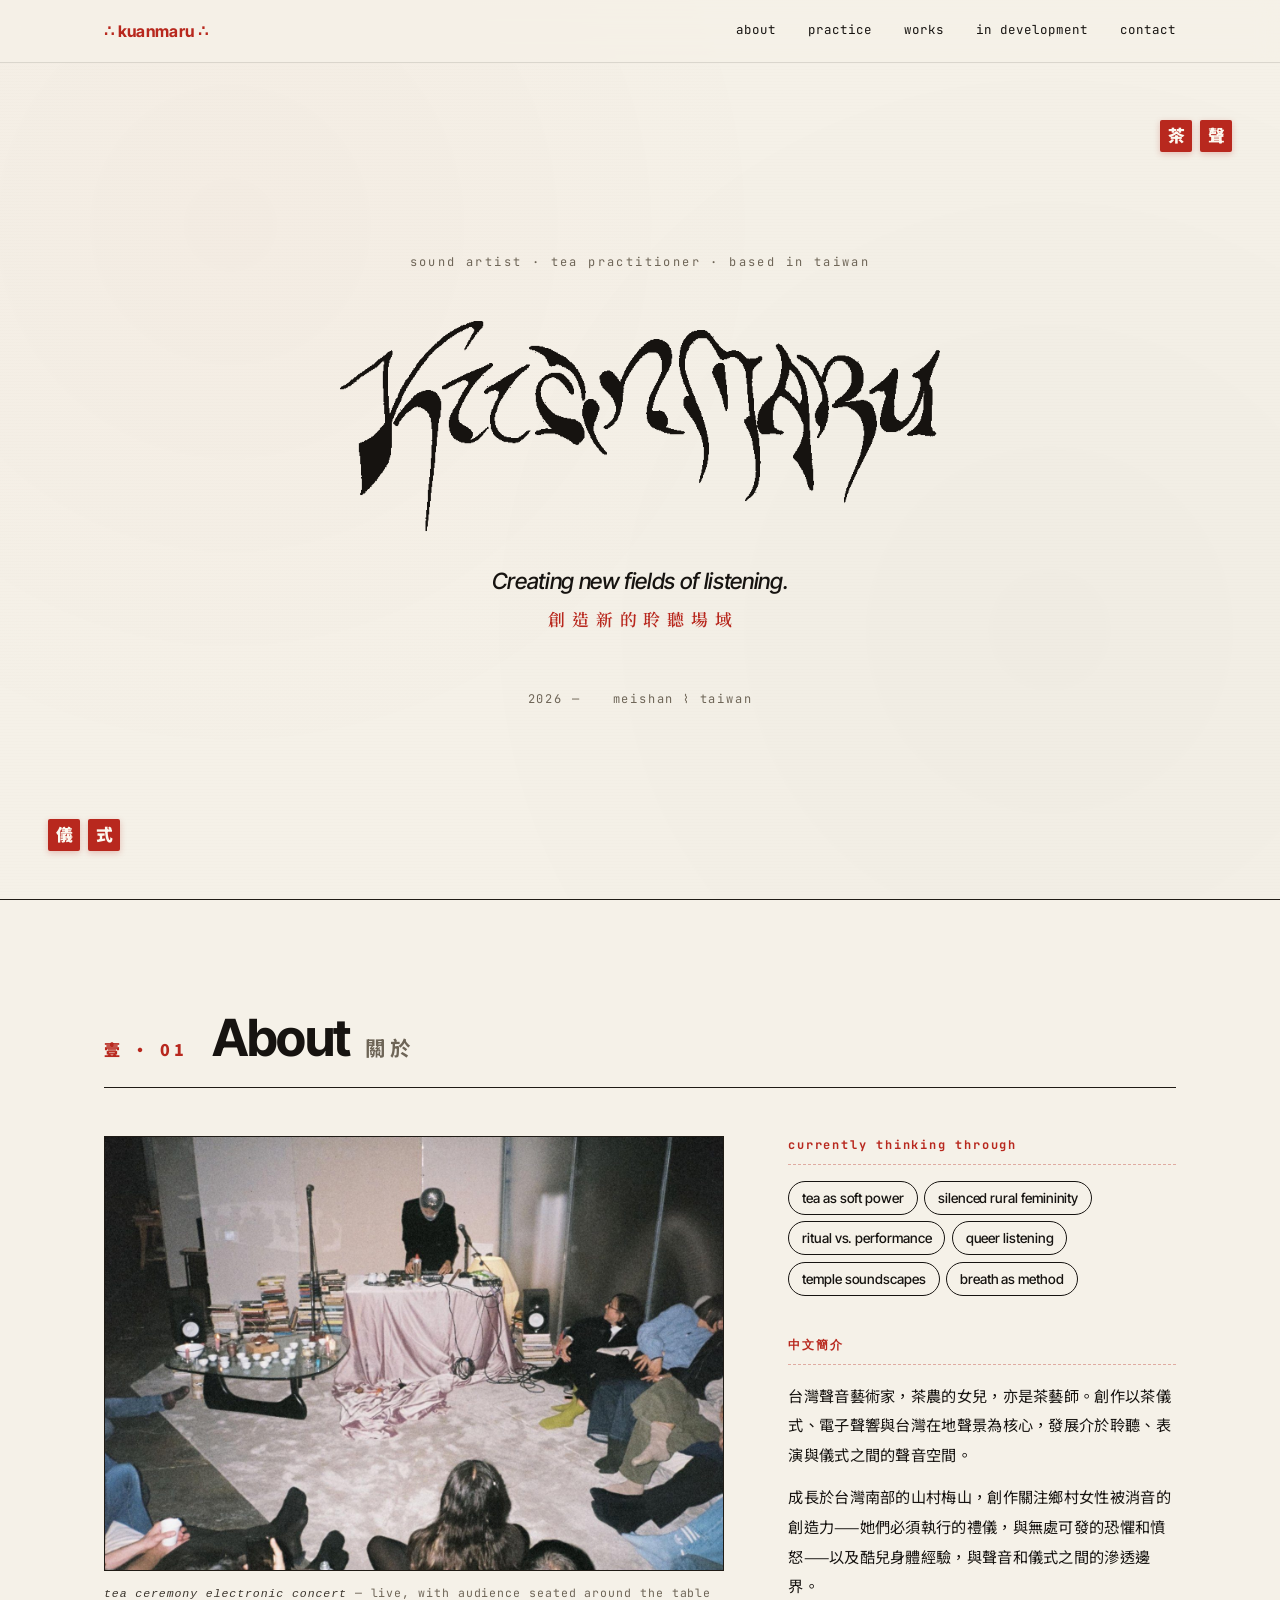
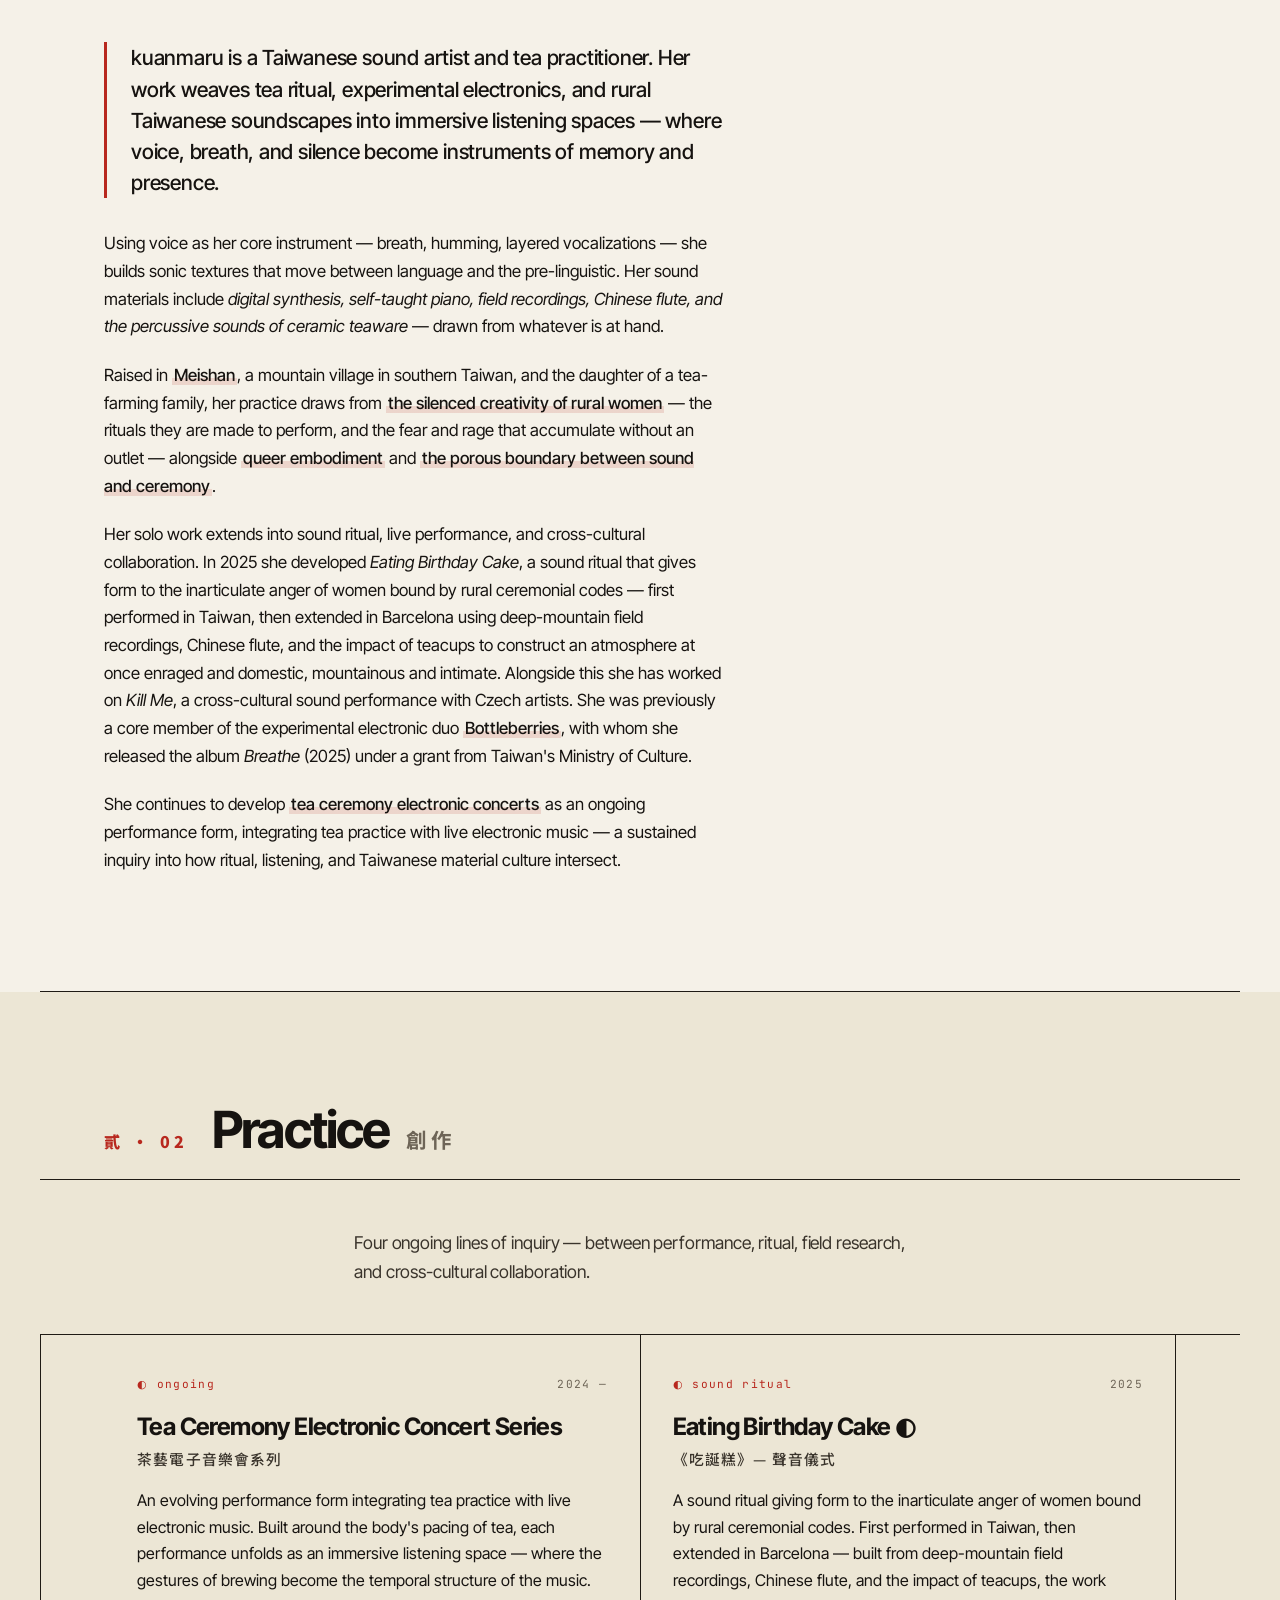
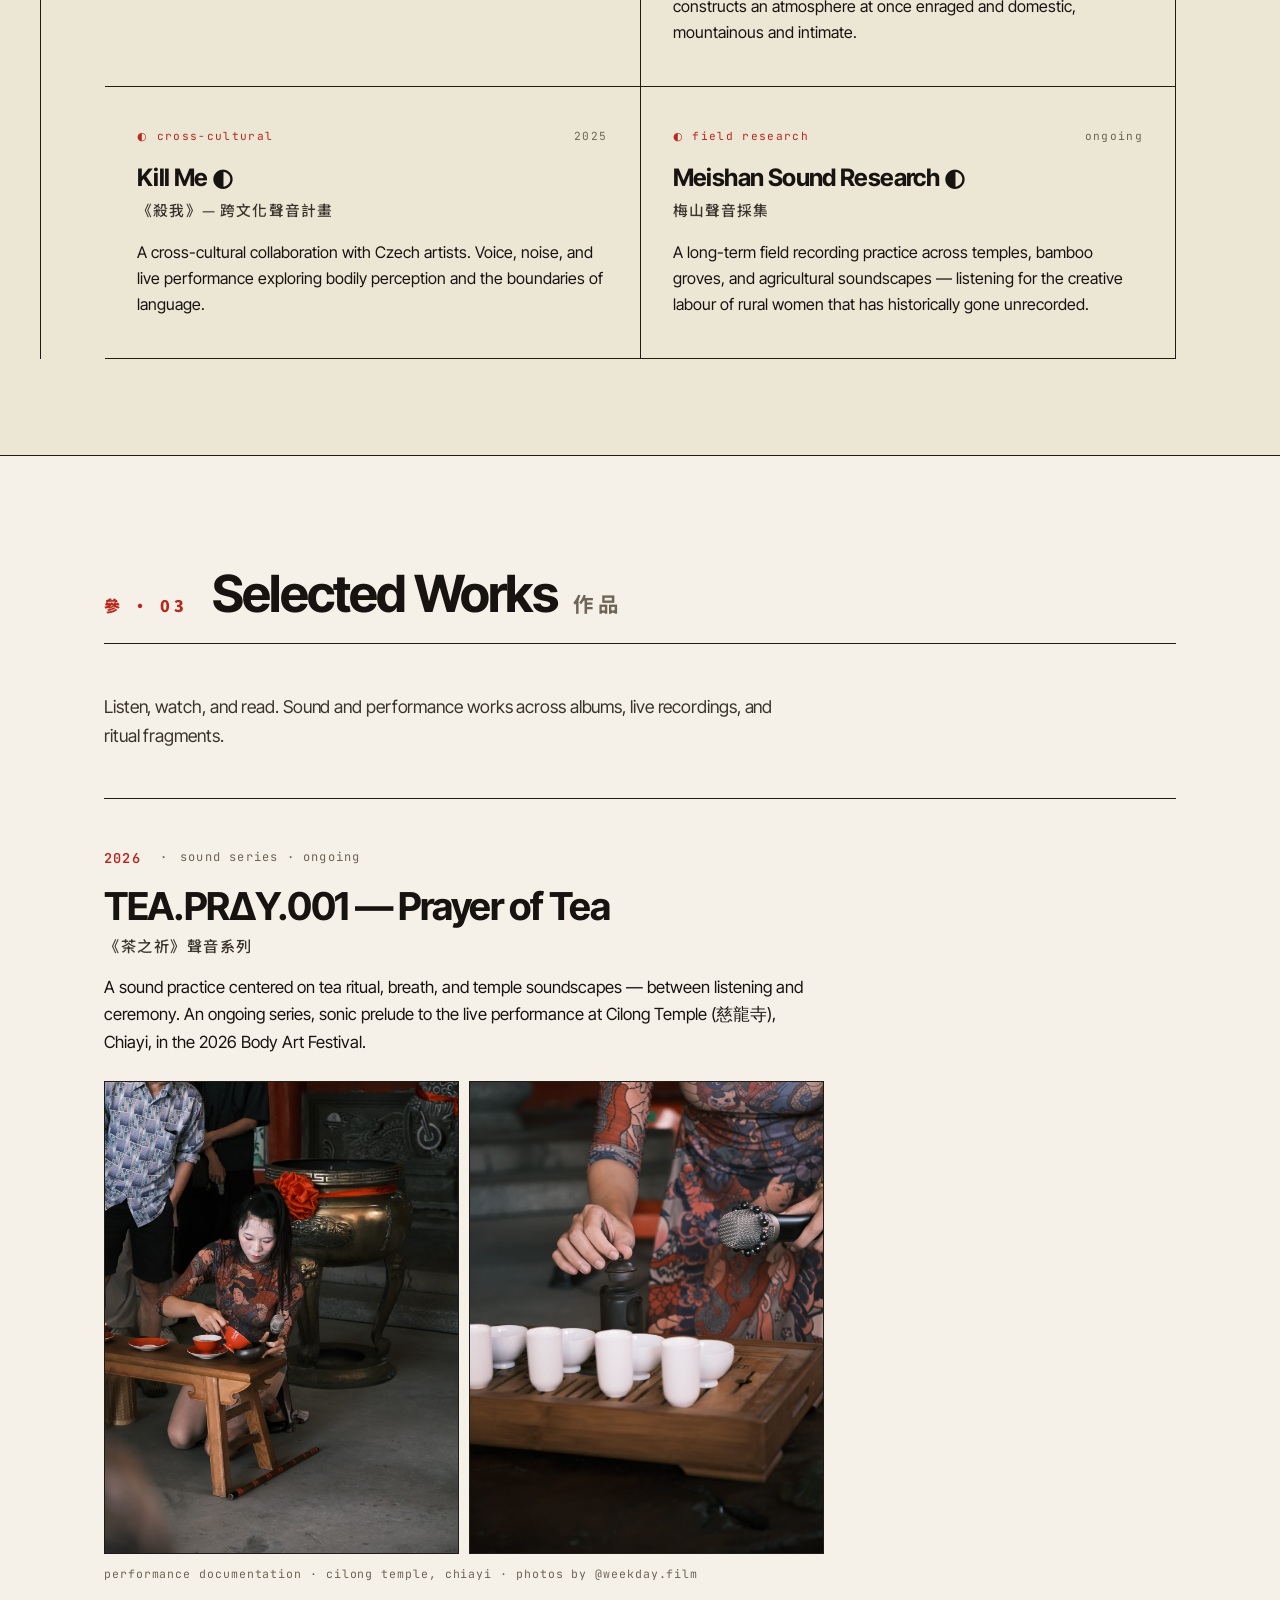
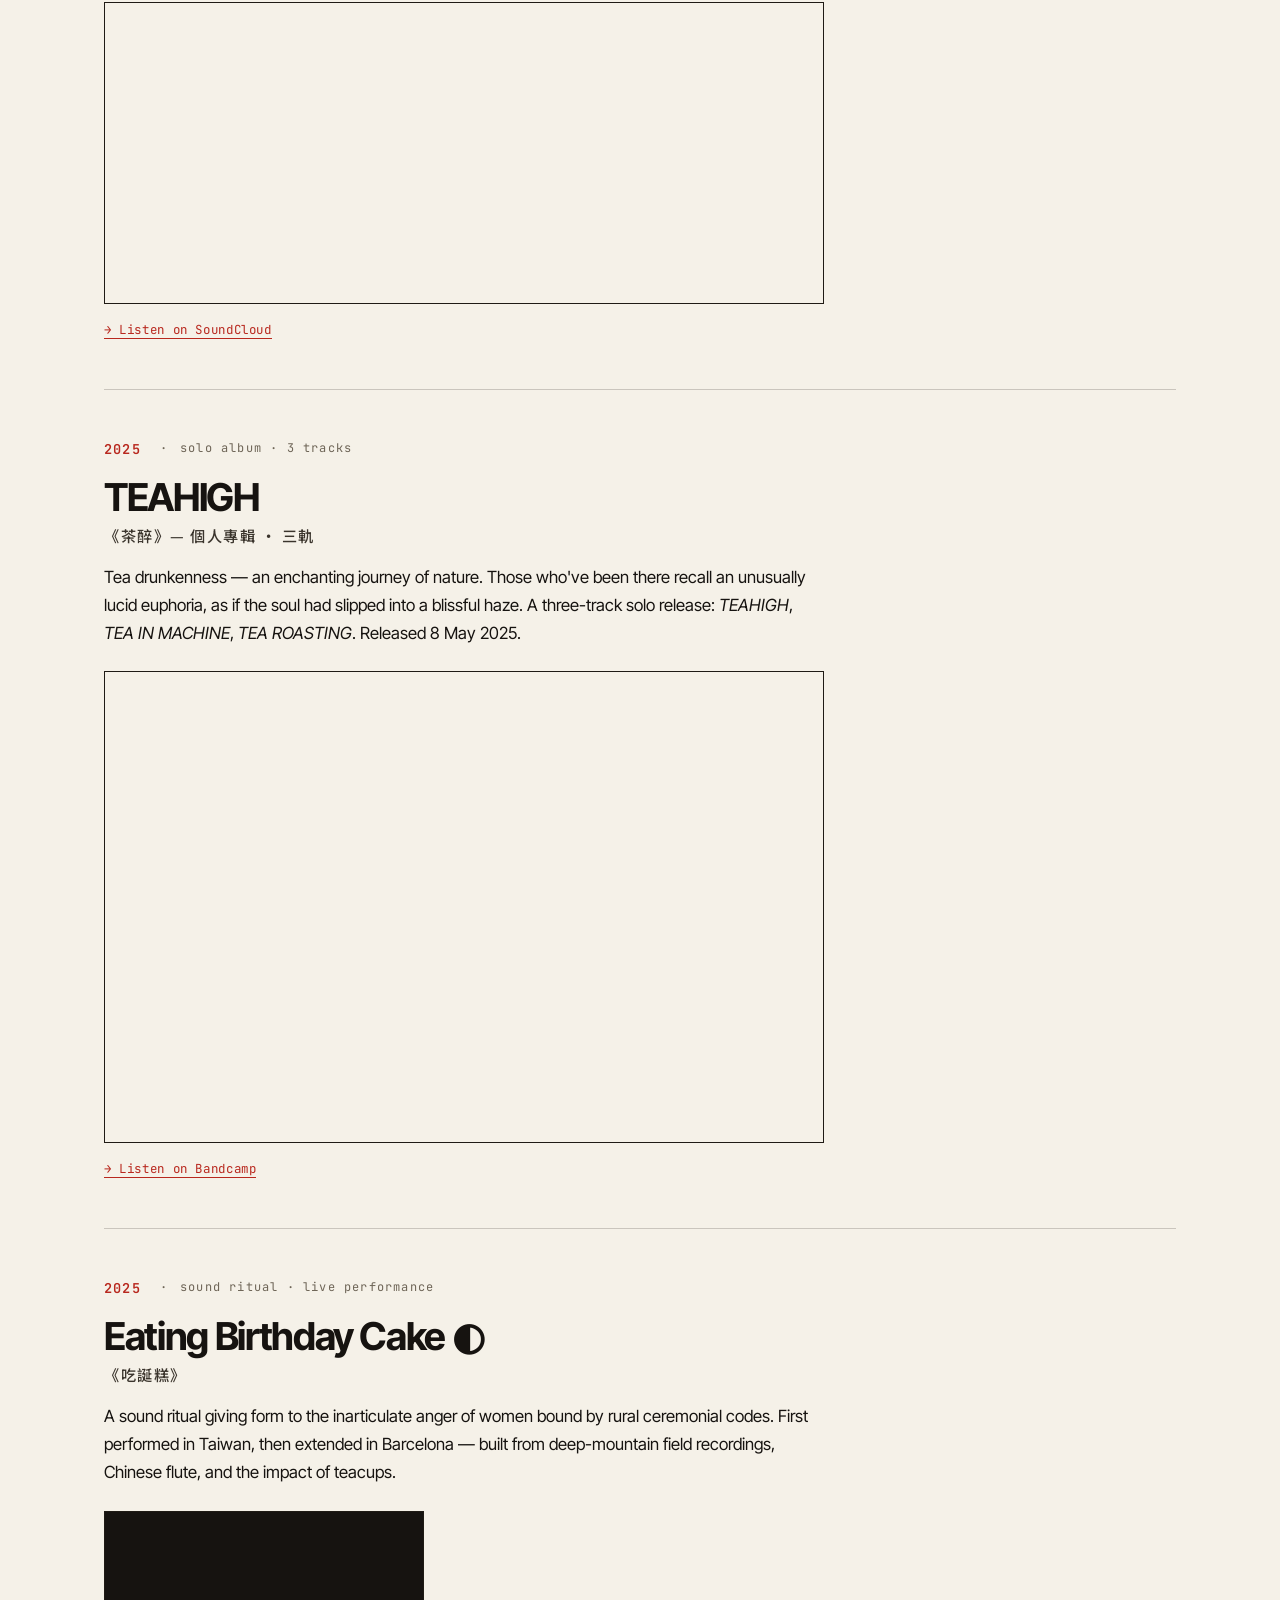
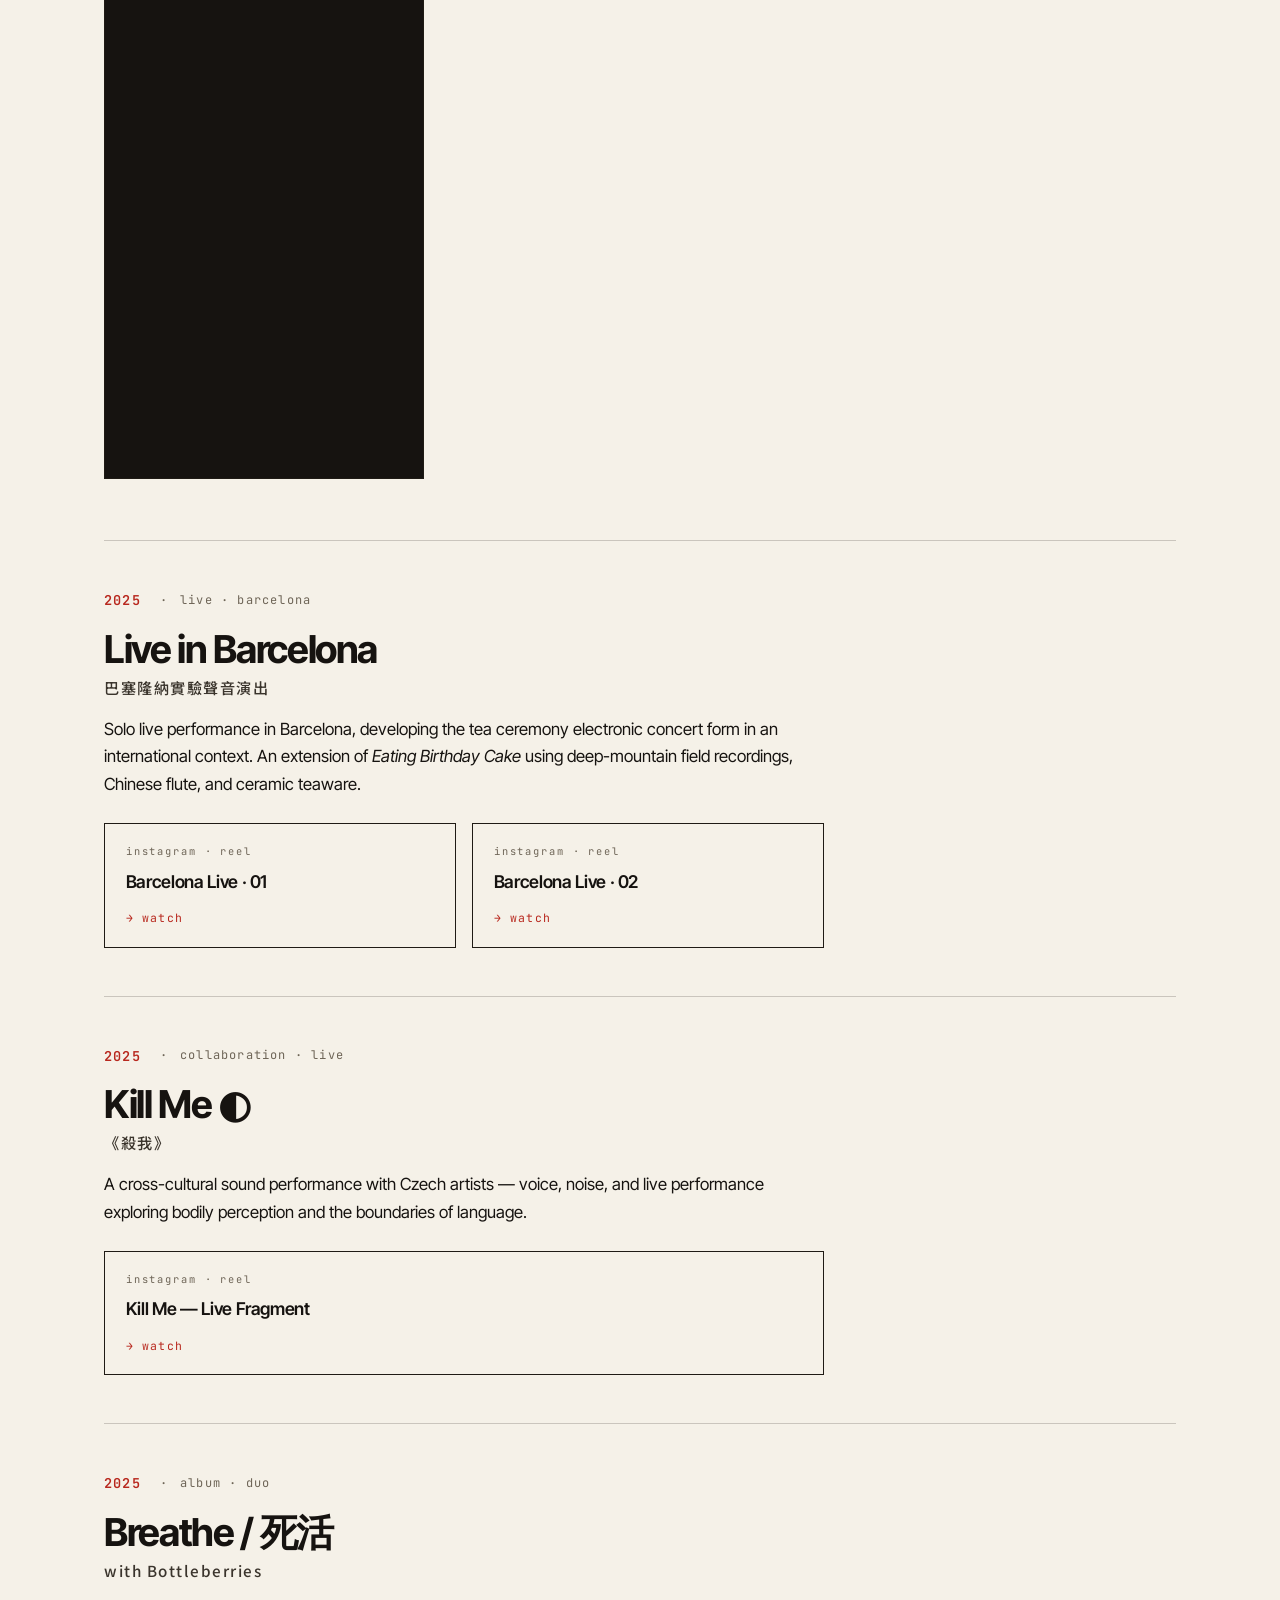
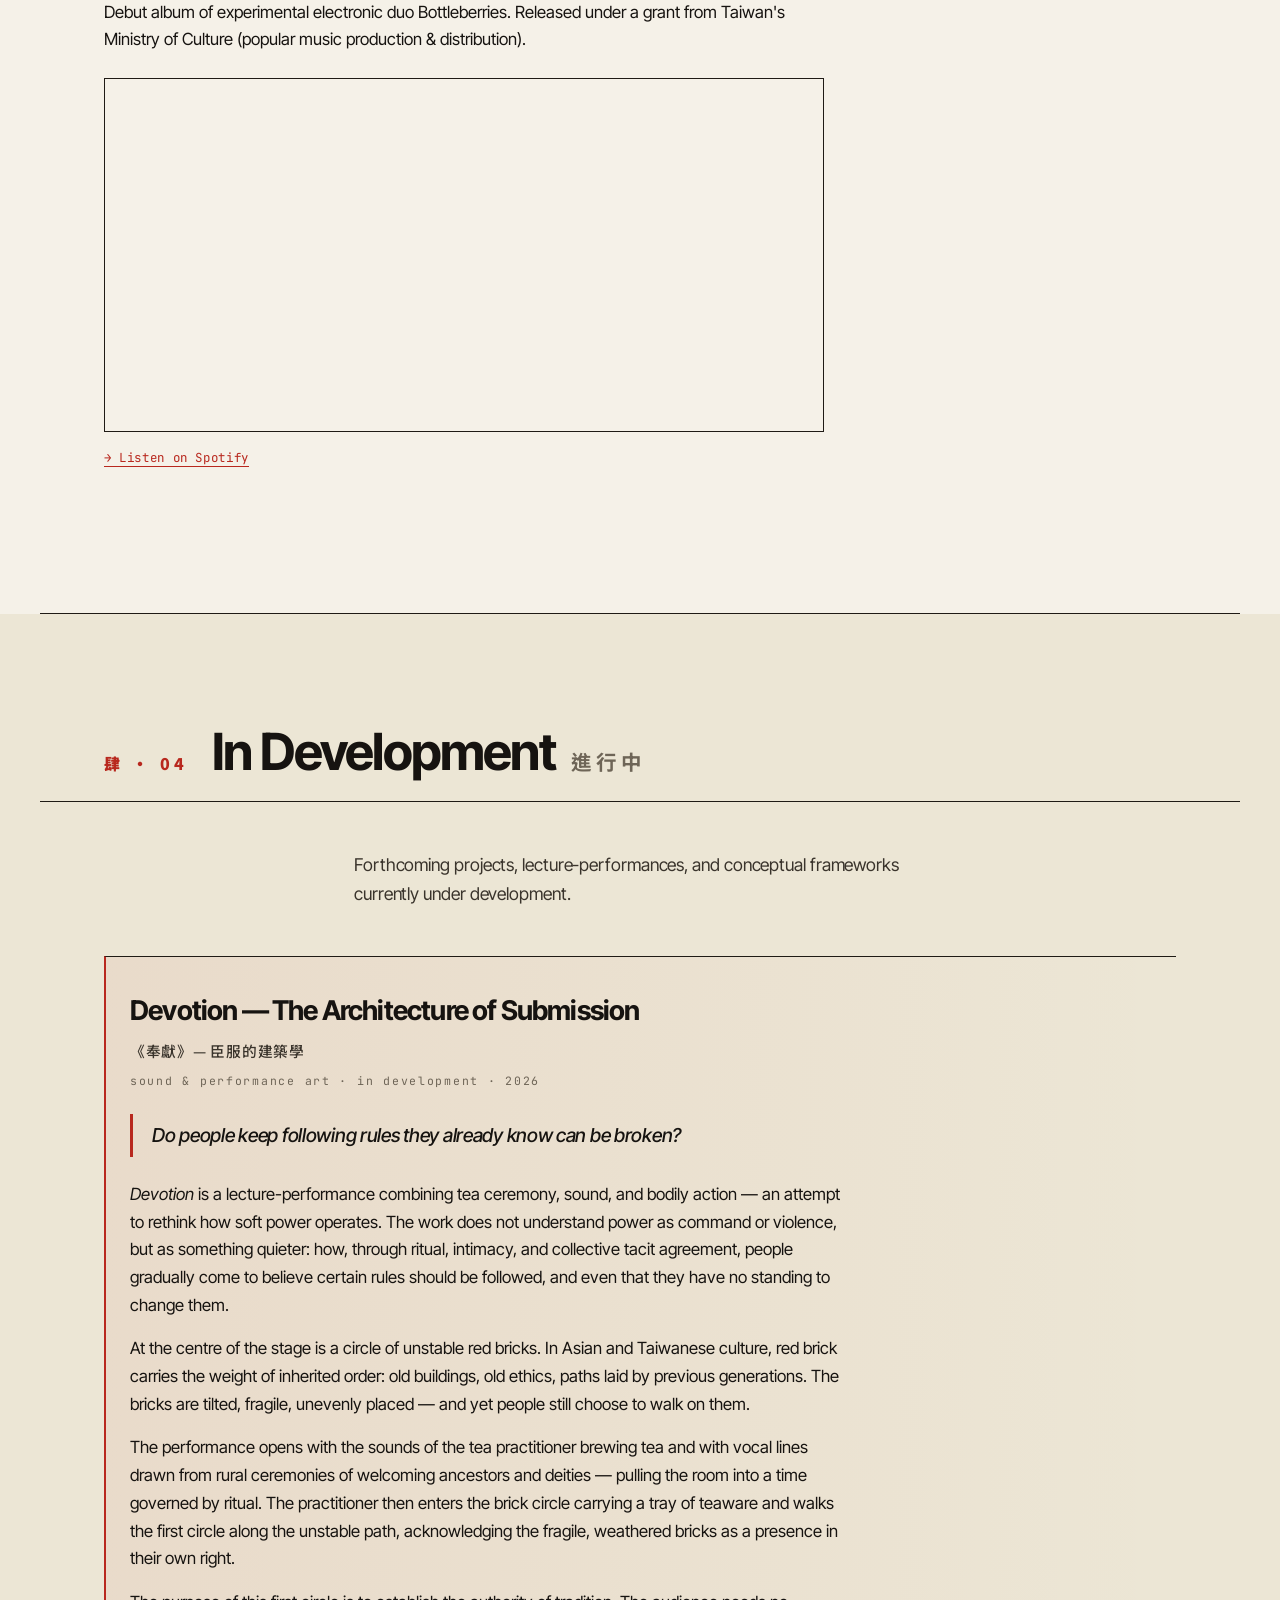
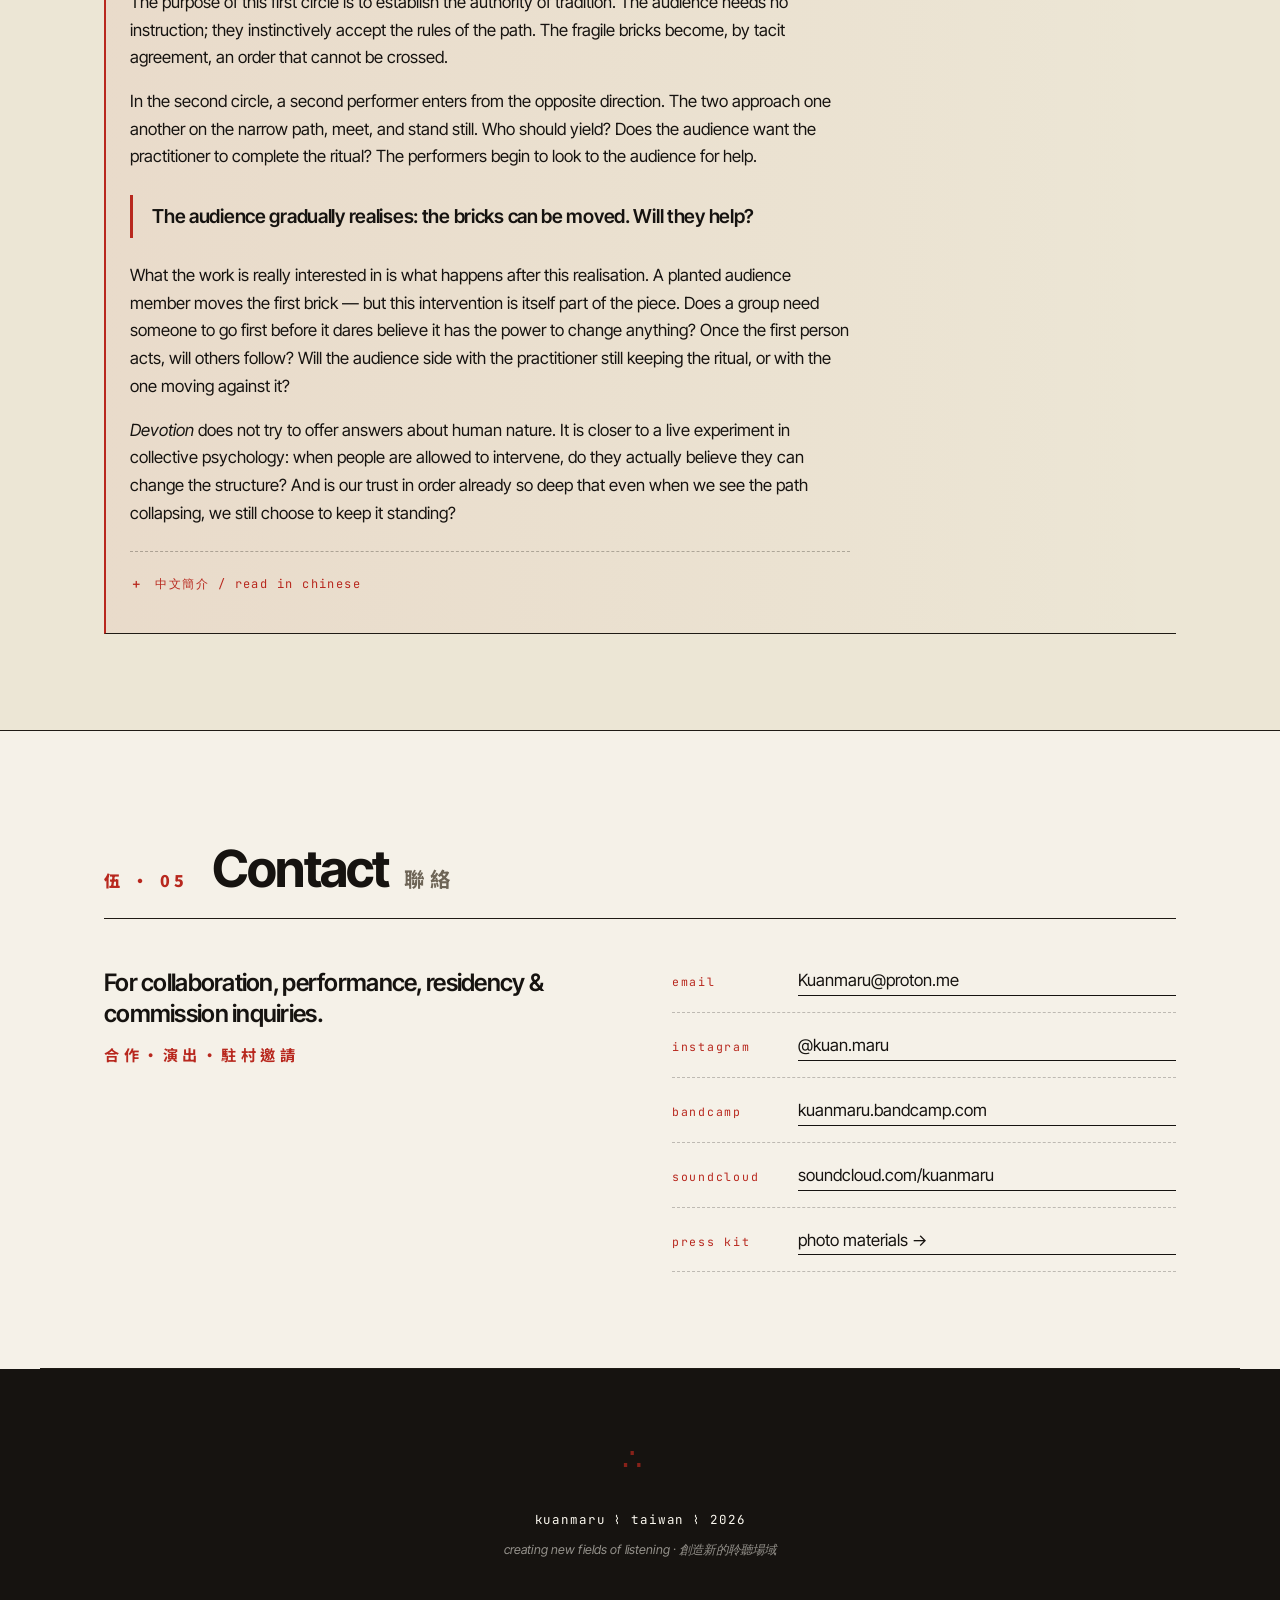
==== commit 5c0c4689: "Add files via upload" ====
--- a/index.html
+++ b/index.html
@@ -64,6 +64,10 @@
 
     <div class="about-grid">
       <div class="about-col">
+        <figure class="about-banner">
+          <img src="tea-concert-main.jpg" alt="kuanmaru performing a tea ceremony electronic concert, with audience seated on the floor around a pink-draped table of teaware and electronics" loading="lazy" />
+          <figcaption><em>Tea Ceremony Electronic Concert</em> — live, with audience seated around the table</figcaption>
+        </figure>
         <p class="lead">
           kuanmaru is a Taiwanese sound artist and tea practitioner. Her work weaves tea ritual, experimental electronics, and rural Taiwanese soundscapes into immersive listening spaces — where voice, breath, and silence become instruments of memory and presence.
         </p>
@@ -74,7 +78,7 @@
           Raised in <strong>Meishan</strong>, a mountain village in southern Taiwan, and the daughter of a tea-farming family, her practice draws from <strong>the silenced creativity of rural women</strong> — the rituals they are made to perform, and the fear and rage that accumulate without an outlet — alongside <strong>queer embodiment</strong> and <strong>the porous boundary between sound and ceremony</strong>.
         </p>
         <p>
-          Her solo work extends into sound ritual, live performance, and cross-cultural collaboration. In 2024 she developed <em>Eating Birthday Cake</em>, a sound ritual that gives form to the inarticulate anger of women bound by rural ceremonial codes — first performed in Taiwan, then extended in Barcelona using deep-mountain field recordings, Chinese flute, and the impact of teacups to construct an atmosphere at once enraged and domestic, mountainous and intimate. Alongside this she has worked on <em>Kill Me</em>, a cross-cultural sound performance with Czech artists. She was previously a core member of the experimental electronic duo <strong>Bottleberries</strong>, with whom she released the album <em>Breathe</em> (2025) under a grant from Taiwan's Ministry of Culture.
+          Her solo work extends into sound ritual, live performance, and cross-cultural collaboration. In 2025 she developed <em>Eating Birthday Cake</em>, a sound ritual that gives form to the inarticulate anger of women bound by rural ceremonial codes — first performed in Taiwan, then extended in Barcelona using deep-mountain field recordings, Chinese flute, and the impact of teacups to construct an atmosphere at once enraged and domestic, mountainous and intimate. Alongside this she has worked on <em>Kill Me</em>, a cross-cultural sound performance with Czech artists. She was previously a core member of the experimental electronic duo <strong>Bottleberries</strong>, with whom she released the album <em>Breathe</em> (2025) under a grant from Taiwan's Ministry of Culture.
         </p>
         <p>
           She continues to develop <strong>tea ceremony electronic concerts</strong> as an ongoing performance form, integrating tea practice with live electronic music — a sustained inquiry into how ritual, listening, and Taiwanese material culture intersect.
@@ -135,7 +139,7 @@
       <article class="practice-item">
         <div class="practice-meta">
           <span class="practice-tag">sound ritual</span>
-          <span class="practice-year">2024 — 2025</span>
+          <span class="practice-year">2025</span>
         </div>
         <h3>Eating Birthday Cake ◐</h3>
         <p class="practice-zh">《吃誕糕》— 聲音儀式</p>
@@ -147,7 +151,7 @@
       <article class="practice-item">
         <div class="practice-meta">
           <span class="practice-tag">cross-cultural</span>
-          <span class="practice-year">2024 — 2025</span>
+          <span class="practice-year">2025</span>
         </div>
         <h3>Kill Me ◐</h3>
         <p class="practice-zh">《殺我》— 跨文化聲音計畫</p>
@@ -193,6 +197,15 @@
       <p class="work-desc">
         A sound practice centered on tea ritual, breath, and temple soundscapes — between listening and ceremony. An ongoing series, sonic prelude to the live performance at Cilong Temple (慈龍寺), Chiayi, in the 2026 Body Art Festival.
       </p>
+      <div class="work-image-pair">
+        <figure>
+          <img src="tea-prayer-02.jpg" alt="kuanmaru performing Prayer of Tea, kneeling before brass incense burner at Cilong Temple" loading="lazy" />
+        </figure>
+        <figure>
+          <img src="tea-prayer-01.jpg" alt="Hands brewing tea beside a microphone during the Prayer of Tea performance" loading="lazy" />
+        </figure>
+      </div>
+      <p class="image-credit">Performance documentation · Cilong Temple, Chiayi · photos by @weekday.film</p>
       <div class="embed-wrap embed-soundcloud">
         <iframe
           width="100%"
@@ -200,7 +213,7 @@
           scrolling="no"
           frameborder="no"
           allow="autoplay"
-          src="https://w.soundcloud.com/player/?url=https%3A//api.soundcloud.com/playlists/2103832866&color=%238b1e1e&auto_play=false&hide_related=true&show_comments=false&show_user=true&show_reposts=false&show_teaser=false&visual=false">
+          src="https://w.soundcloud.com/player/?url=https%3A%2F%2Fsoundcloud.com%2Fkuanmaru%2Fsets%2Ftea-prdy&color=%23b8281e&auto_play=false&hide_related=true&show_comments=false&show_user=true&show_reposts=false&show_teaser=false&visual=true">
         </iframe>
       </div>
       <p class="work-links">
@@ -235,7 +248,7 @@
     <!-- ▸ Eating Birthday Cake -->
     <article class="work-block">
       <div class="work-head">
-        <span class="work-year">2024 — 2025</span>
+        <span class="work-year">2025</span>
         <span class="work-format">sound ritual · live performance</span>
       </div>
       <h3>Eating Birthday Cake ◐</h3>
@@ -282,7 +295,7 @@
     <!-- ▸ Kill Me -->
     <article class="work-block">
       <div class="work-head">
-        <span class="work-year">2024 — 2025</span>
+        <span class="work-year">2025</span>
         <span class="work-format">collaboration · live</span>
       </div>
       <h3>Kill Me ◐</h3>
@@ -308,7 +321,19 @@
       <h3>Breathe / 死活</h3>
       <p class="work-zh">with Bottleberries</p>
       <p class="work-desc">
-        Debut album of experimental electronic duo Bottleberries. Released under a grant from Taiwan's Ministry of Culture (popular music production & distribution).
+        Debut album of experimental electronic duo Bottleberries. Released under a grant from Taiwan's Ministry of Culture (popular music production &amp; distribution).
+      </p>
+      <div class="embed-wrap embed-spotify">
+        <iframe
+          style="border-radius:0; border:0; width:100%; height:352px;"
+          src="https://open.spotify.com/embed/album/0TpPVsgBnWYDDLtQyLYjjS?utm_source=generator&theme=0"
+          allowfullscreen
+          allow="autoplay; clipboard-write; encrypted-media; fullscreen; picture-in-picture"
+          loading="lazy">
+        </iframe>
+      </div>
+      <p class="work-links">
+        <a href="https://open.spotify.com/album/0TpPVsgBnWYDDLtQyLYjjS" target="_blank" rel="noopener">→ Listen on Spotify</a>
       </p>
     </article>
 
@@ -329,30 +354,56 @@
 
       <article class="writing-item placeholder">
         <h3>Devotion — The Architecture of Submission</h3>
-        <p class="writing-zh">《奉獻》 — 臣服的建築學</p>
-        <p class="writing-meta">lecture-performance · in development · forthcoming 2026</p>
-        <p class="writing-body">
-          A 20–30 minute lecture-performance staging the choreography of soft power as a body subjecting itself to ritual.
-        </p>
-        <p class="writing-body">
-          Three sonic voices run in parallel from the first gesture and never stop until the end: a repetitive piano figure (the appearance of order), modular electronic loops (the disciplining grip of the institution), and the percussive sound of teacups (the body's resistance, audible from the start as a small alarm).
-        </p>
-        <p class="writing-body">
-          The performer enters a circle of unstable red bricks, balancing a tray of teaware while executing the ceremony with machinic precision. A second performer — embodying randomness — crosses into the circle from the opposite direction. The two negotiate the narrow path with no script, only physical balance. Audiences sit outside the bricks, unable to intervene.
-        </p>
-        <p class="writing-body">
-          The work ends with the random one dismantling the bricks to build an altar, placing the ritual-keeper at its summit, and fixing the body in place with four wooden stakes. The three sonic voices cut to silence.
-        </p>
-        <p class="writing-body">
-          <strong>On soft power</strong>: the work refuses the easy reading that ritual is freely chosen. The teacup alarm is there from the first step — the violence is not an interruption of the ceremony, it is its underside, audible all along. What gets sealed at the end is the body that obeyed.
-        </p>
+        <p class="writing-zh">《奉獻》— 臣服的建築學</p>
+        <p class="writing-meta">sound &amp; performance art · in development · 2026</p>
+
+        <p class="writing-body writing-question">
+          <em>Do people keep following rules they already know can be broken?</em>
+        </p>
+
+        <p class="writing-body">
+          <em>Devotion</em> is a lecture-performance combining tea ceremony, sound, and bodily action — an attempt to rethink how soft power operates. The work does not understand power as command or violence, but as something quieter: how, through ritual, intimacy, and collective tacit agreement, people gradually come to believe certain rules should be followed, and even that they have no standing to change them.
+        </p>
+
+        <p class="writing-body">
+          At the centre of the stage is a circle of unstable red bricks. In Asian and Taiwanese culture, red brick carries the weight of inherited order: old buildings, old ethics, paths laid by previous generations. The bricks are tilted, fragile, unevenly placed — and yet people still choose to walk on them.
+        </p>
+
+        <p class="writing-body">
+          The performance opens with the sounds of the tea practitioner brewing tea and with vocal lines drawn from rural ceremonies of welcoming ancestors and deities — pulling the room into a time governed by ritual. The practitioner then enters the brick circle carrying a tray of teaware and walks the first circle along the unstable path, acknowledging the fragile, weathered bricks as a presence in their own right.
+        </p>
+
+        <p class="writing-body">
+          The purpose of this first circle is to establish the authority of tradition. The audience needs no instruction; they instinctively accept the rules of the path. The fragile bricks become, by tacit agreement, an order that cannot be crossed.
+        </p>
+
+        <p class="writing-body">
+          In the second circle, a second performer enters from the opposite direction. The two approach one another on the narrow path, meet, and stand still. Who should yield? Does the audience want the practitioner to complete the ritual? The performers begin to look to the audience for help.
+        </p>
+
+        <p class="writing-body writing-question">
+          <strong>The audience gradually realises: the bricks can be moved. Will they help?</strong>
+        </p>
+
+        <p class="writing-body">
+          What the work is really interested in is what happens after this realisation. A planted audience member moves the first brick — but this intervention is itself part of the piece. Does a group need someone to go first before it dares believe it has the power to change anything? Once the first person acts, will others follow? Will the audience side with the practitioner still keeping the ritual, or with the one moving against it?
+        </p>
+
+        <p class="writing-body">
+          <em>Devotion</em> does not try to offer answers about human nature. It is closer to a live experiment in collective psychology: when people are allowed to intervene, do they actually believe they can change the structure? And is our trust in order already so deep that even when we see the path collapsing, we still choose to keep it standing?
+        </p>
+
         <details class="writing-zh-detail">
           <summary>中文簡介 / Read in Chinese</summary>
-          <p>一場 20–30 分鐘的展演式講座，把軟權力的編舞，演成一具自願走進儀式的身體。</p>
-          <p>三個聲部從第一個動作起就同時運作，直到最後一刻才停止：重複的琴聲（秩序的外表）、模組合成器的迴圈（體制的規訓）、與貫穿全場的茶杯敲擊聲（身體的抵抗，從一開始就以細微的警報聲存在）。</p>
-          <p>表演者步入由不穩紅磚鋪成的圓圈，端著茶盤以機械般的精準完成儀式。第二位表演者——象徵隨機——從反方向跨入。兩人在狹窄的紅磚上以肉身協商空間，沒有腳本。觀眾被限制於圈外，目睹卻無法介入。</p>
-          <p>作品終止於：隨機者拆下紅磚、堆成祭壇，將守儀式者置於頂端，並以四根木棍將其封印於原位。三個聲部同時戛然而止。</p>
-          <p><strong>關於軟權力</strong>：作品拒絕「儀式是自由選擇」這個輕鬆的讀法。茶杯的警報從第一步就在——暴力不是儀式的中斷，而是它的底面，自始就在響著。最終被封印的，正是那具一直在服從的身體。</p>
+          <p class="zh-question"><strong>人們真的會繼續遵守那些自己已經知道可以被打破的規則嗎？</strong></p>
+          <p>《奉獻》是一場結合茶席、聲音與身體行動的講座式行為演出，試圖重新討論軟實力如何運作。作品並不將權力理解為命令或暴力，而是理解為一種更安靜的東西：人們如何在儀式、親密感與集體默契之中，逐漸相信某些規則應該被遵循，甚至相信自己沒有資格改變它。</p>
+          <p>舞台中央是一圈不穩定的紅磚路徑。紅磚在亞洲與台灣的文化裡，象徵一種被延續的舊秩序：老建築、舊倫理、守成的道路。它們已經傾斜、脆弱、不平均，但人仍選擇在上面行走。</p>
+          <p>演出以茶藝師泡茶的聲響、以及農村迎神的吟唱開場——將現場帶入一種被儀式統治的時間。隨後，茶藝師端著茶盤進入紅磚圈，在紅磚路上走完第一圈，確認脆弱、老舊紅磚的主體性。</p>
+          <p>這一圈的目的，是建立傳統的權威感。觀眾無需被告知，便會本能地接受這條路徑的規則——脆弱的磚塊由此被默認為一種不可違逆的秩序。</p>
+          <p>第二圈開始時，另一位表演者從反方向走入紅磚圈。兩人在狹窄路徑上逼近、相遇、僵持。誰該讓路？觀眾是否支持茶藝師完成儀式？表演者開始以眼神向觀眾求助。</p>
+          <p class="zh-question"><strong>觀眾會逐漸發現：紅磚其實是可以被搬動的。他們會幫忙嗎？</strong></p>
+          <p>作品真正關心的，是這個發現之後的事。演出中將安排一位暗樁觀眾率先移動磚塊——但這個示範本身也是作品的一部分。群體是否需要有人先示範，才敢開始相信自己擁有改變的權力？當第一個人動手後，其他人會跟隨嗎？人們會選擇幫助那位仍在遵守儀式的茶藝師，還是支持逆向而行、破壞規則的人？</p>
+          <p>《奉獻》不試圖給出關於人性的答案。它更像是一場關於集體心理的現場實驗：當人們被允許介入時，他們是否真的相信自己能改變結構？我們對秩序的信任，是否早已深到即使看見道路崩塌，仍然選擇繼續維持它？</p>
         </details>
       </article>
 
--- a/style.css
+++ b/style.css
@@ -795,3 +795,133 @@
 @media (max-width: 600px) {
   .hero-logo { max-width: 90%; }
 }
+
+/* ============== IMAGES / FIGURES ============== */
+
+/* About 區的主視覺 banner (迪斯可球茶藝音樂會橫式) */
+.about-banner {
+  margin: 0 0 2.5rem;
+  width: 100%;
+  position: relative;
+}
+.about-banner img {
+  width: 100%;
+  height: auto;
+  display: block;
+  border: 1px solid var(--line);
+}
+.about-banner figcaption {
+  margin-top: 0.8rem;
+  font-family: var(--mono);
+  font-size: 0.72rem;
+  letter-spacing: 0.08em;
+  color: var(--muted);
+  text-transform: lowercase;
+  line-height: 1.5;
+}
+.about-banner figcaption em {
+  font-style: italic;
+  color: var(--ink-soft);
+}
+
+/* Selected Works 雙圖並排 */
+.work-image-pair {
+  display: grid;
+  grid-template-columns: 1fr 1fr;
+  gap: 0.6rem;
+  margin: 1.5rem 0 0.6rem;
+  max-width: 720px;
+}
+.work-image-pair figure {
+  margin: 0;
+}
+.work-image-pair img {
+  width: 100%;
+  height: 100%;
+  object-fit: cover;
+  aspect-ratio: 3/4;
+  display: block;
+  border: 1px solid var(--line);
+}
+@media (max-width: 600px) {
+  .work-image-pair {
+    grid-template-columns: 1fr;
+  }
+  .work-image-pair img {
+    aspect-ratio: auto;
+  }
+}
+
+/* 圖片下方的攝影師 credit (跨多張共用) */
+.image-credit {
+  font-family: var(--mono) !important;
+  font-size: 0.72rem !important;
+  letter-spacing: 0.08em !important;
+  color: var(--muted) !important;
+  text-transform: lowercase;
+  margin-top: 0.6rem !important;
+  margin-bottom: 1rem !important;
+  max-width: 720px;
+}
+
+/* Selected Works 區的作品照 */
+.work-image {
+  margin: 1.5rem 0;
+  max-width: 720px;
+}
+.work-image img {
+  width: 100%;
+  height: auto;
+  display: block;
+  border: 1px solid var(--line);
+}
+.work-image figcaption {
+  margin-top: 0.6rem;
+  font-family: var(--mono);
+  font-size: 0.72rem;
+  letter-spacing: 0.08em;
+  color: var(--muted);
+  text-transform: lowercase;
+}
+
+/* 響應式: 手機上肖像縮小 */
+@media (max-width: 880px) {
+  .about-portrait { max-width: 100%; }
+}
+
+/* Devotion 的兩個關鍵問句 - 視覺上更醒目 */
+.writing-question {
+  font-size: 1.2rem !important;
+  line-height: 1.4;
+  color: var(--ink);
+  padding: 0.5rem 0 0.5rem 1.2rem;
+  border-left: 3px solid var(--vermilion);
+  margin: 1.5rem 0 !important;
+  letter-spacing: -0.015em;
+  font-weight: 500;
+}
+.writing-question em {
+  font-style: italic;
+}
+.writing-question strong {
+  background: none;
+  padding: 0;
+  font-weight: 600;
+}
+
+.zh-question {
+  border-left: 3px solid var(--vermilion);
+  padding-left: 1.2rem;
+  margin: 1.2rem 0 !important;
+  font-size: 1rem !important;
+}
+
+/* Spotify 嵌入 */
+.embed-spotify {
+  background: var(--paper);
+  border: 1px solid var(--line);
+  max-width: 720px;
+}
+.embed-spotify iframe {
+  width: 100%;
+}
